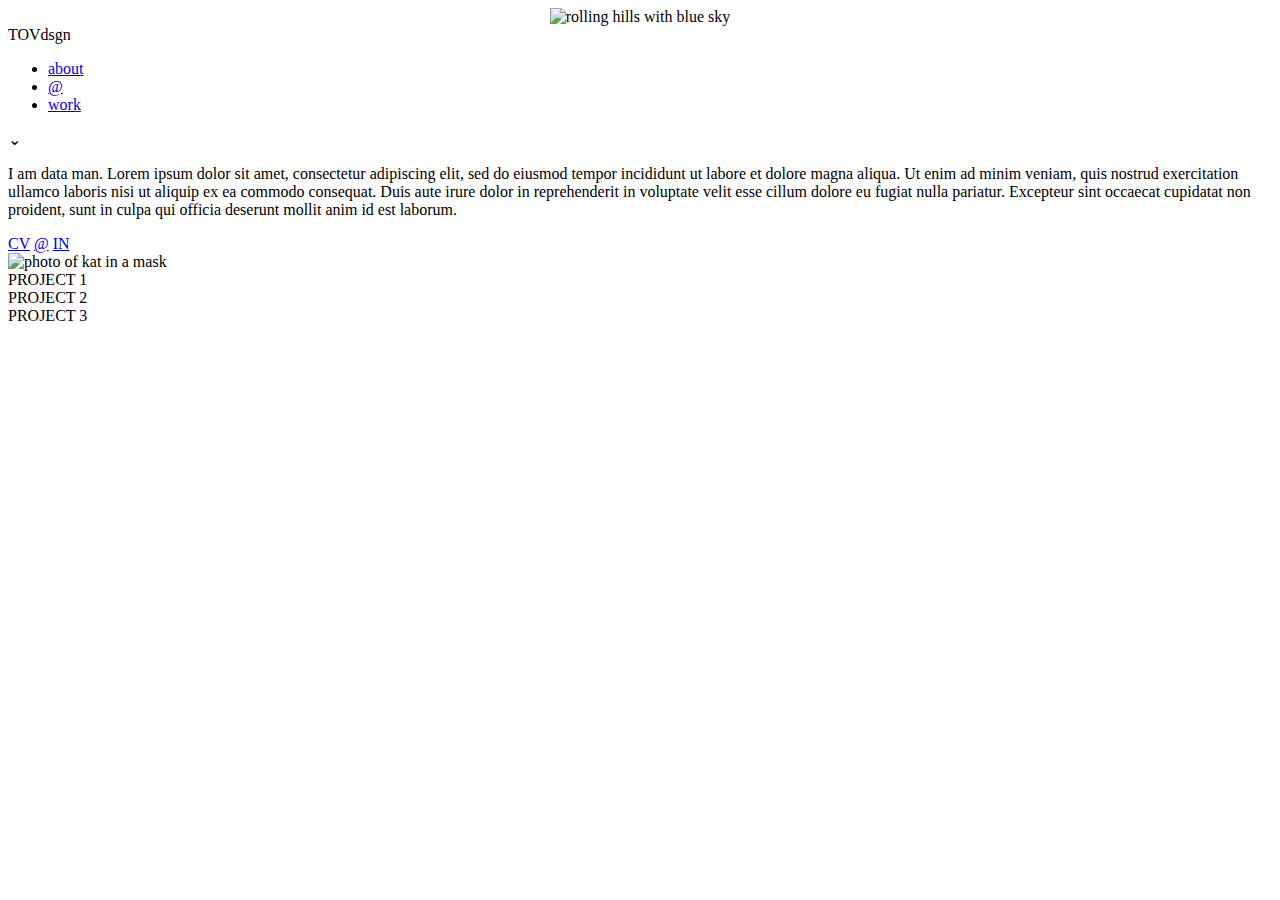
==== index.html @ 8cc09124 "update style sheets" ====
<!DOCTYPE html>
<html lang="en">
<head>
    <meta charset="utf-8">
    <meta name="viewport" content="width=device-width, initial-scale=1">
    <title>TOV</title>
    <link rel='stylesheet' media='screen and (min-width: 10px) and (max-width: 1330px)' href='mobile.css'>
    <link rel='stylesheet' media='screen and (min-width: 1331px) and (max-width: 3000px)' href="style.css">
    <!-- <link rel='stylesheet' href="style.css"> -->
</head>
<body>
<div class="wrapper">
    <div class="backpic" style="text-align: center;">
        <img class="city" src="hills.jpg" alt="rolling hills with blue sky">
    </div>
    <div class="name">
        TOVdsgn
    </div>
    <div class="menu">
        <ul>
            <li><a href="#bio">about</a></li>
            <li><a href="mailto:tov.dsgn.stdio@gmail.com">@</a></li>
            <li><a href="#work">work</a></li>
        </ul>
    </div>
    <div class="arrow">
        <a>&#8964</a>
    </div>
    <div class="bio" id="bio">
        <p>
            I am data man. Lorem ipsum dolor sit amet, consectetur adipiscing elit, sed do eiusmod tempor
            incididunt ut labore et dolore magna aliqua. Ut enim ad minim veniam, quis nostrud exercitation
            ullamco laboris nisi ut aliquip ex ea commodo consequat. Duis aute irure dolor in reprehenderit in
            voluptate velit esse cillum dolore eu fugiat nulla pariatur. Excepteur sint occaecat cupidatat non
            proident, sunt in culpa qui officia deserunt mollit anim id est laborum.
        </p>
    </div>
    <div class="links">
        <a id="sos" class="click" href="shaneCV.pdf">CV</a>
        <a id="sos" class="click" href="mailto:shanecorbett@gmail.com">@</a>
        <a id="sos" class="click" href="https://www.linkedin.com/in/shane-corbett-426699190/">IN</a>
    </div>
    <div class="biopic">
        <img id="circle" src="shane.jpg" alt="photo of kat in a mask">
    </div>
    <div class="worktext" id="work">
        <a id="text1" class="worktext">PROJECT 1</a><br />
        <a id="text2" class="worktext">PROJECT 2</a><br />
        <a id="text3" class="worktext">PROJECT 3</a>
    </div>
</div>
</body>
<footer>

</footer>
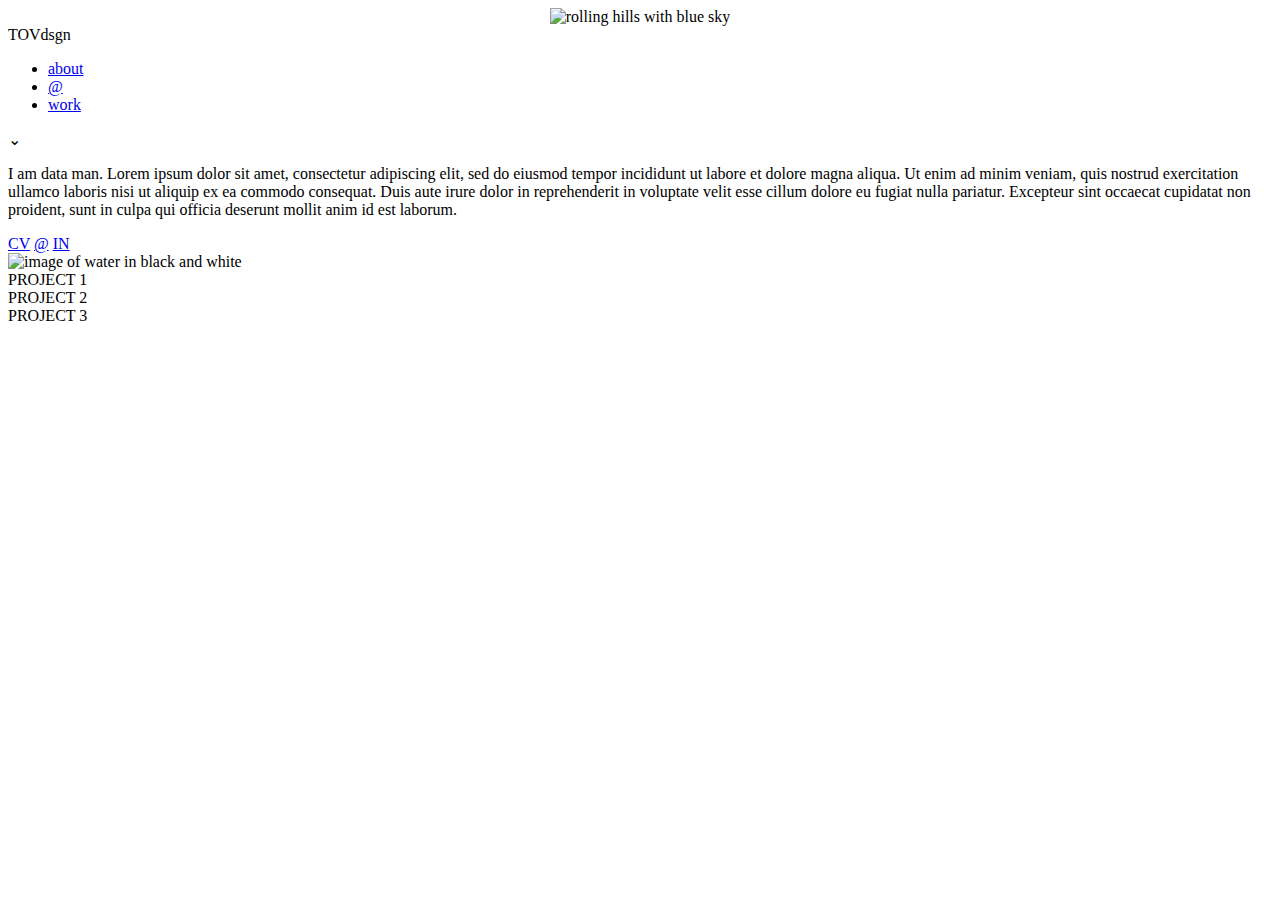
==== commit f35489d6: "update images" ====
--- a/index.html
+++ b/index.html
@@ -1,55 +1,55 @@
 <!DOCTYPE html>
-<html lang="en">
-<head>
-    <meta charset="utf-8">
-    <meta name="viewport" content="width=device-width, initial-scale=1">
-    <title>TOV</title>
-    <link rel='stylesheet' media='screen and (min-width: 10px) and (max-width: 1330px)' href='mobile.css'>
-    <link rel='stylesheet' media='screen and (min-width: 1331px) and (max-width: 3000px)' href="style.css">
-    <!-- <link rel='stylesheet' href="style.css"> -->
-</head>
-<body>
-<div class="wrapper">
-    <div class="backpic" style="text-align: center;">
-        <img class="city" src="hills.jpg" alt="rolling hills with blue sky">
-    </div>
-    <div class="name">
-        TOVdsgn
-    </div>
-    <div class="menu">
-        <ul>
-            <li><a href="#bio">about</a></li>
-            <li><a href="mailto:tov.dsgn.stdio@gmail.com">@</a></li>
-            <li><a href="#work">work</a></li>
-        </ul>
-    </div>
-    <div class="arrow">
-        <a>&#8964</a>
-    </div>
-    <div class="bio" id="bio">
-        <p>
-            I am data man. Lorem ipsum dolor sit amet, consectetur adipiscing elit, sed do eiusmod tempor
-            incididunt ut labore et dolore magna aliqua. Ut enim ad minim veniam, quis nostrud exercitation
-            ullamco laboris nisi ut aliquip ex ea commodo consequat. Duis aute irure dolor in reprehenderit in
-            voluptate velit esse cillum dolore eu fugiat nulla pariatur. Excepteur sint occaecat cupidatat non
-            proident, sunt in culpa qui officia deserunt mollit anim id est laborum.
-        </p>
-    </div>
-    <div class="links">
-        <a id="sos" class="click" href="shaneCV.pdf">CV</a>
-        <a id="sos" class="click" href="mailto:shanecorbett@gmail.com">@</a>
-        <a id="sos" class="click" href="https://www.linkedin.com/in/shane-corbett-426699190/">IN</a>
-    </div>
-    <div class="biopic">
-        <img id="circle" src="shane.jpg" alt="photo of kat in a mask">
-    </div>
-    <div class="worktext" id="work">
-        <a id="text1" class="worktext">PROJECT 1</a><br />
-        <a id="text2" class="worktext">PROJECT 2</a><br />
-        <a id="text3" class="worktext">PROJECT 3</a>
-    </div>
-</div>
-</body>
+<html>
+    <head>
+        <meta charset="utf-8">
+        <meta name="viewport" content="width=device-width, initial-scale=1">
+        <title>TOV</title>
+        <link rel='stylesheet' media='screen and (min-width: 10px) and (max-width: 1330px)' href='mobile.css'>
+        <link rel='stylesheet' media='screen and (min-width: 1331px) and (max-width: 3000px)' href="style.css">
+        <!-- <link rel='stylesheet' href="style.css"> -->
+    </head>
+    <body>
+        <div class="wrapper">
+            <div class="backpic" style="text-align: center;">
+                <img class="city" src="hills.jpg" alt="rolling hills with blue sky">
+            </div>
+            <div class="name">
+                TOVdsgn
+            </div>
+            <div class="menu">
+                <ul>
+                    <li><a href="#bio">about</a></li>
+                    <li><a href="mailto:tov.dsgn.stdio@gmail.com">@</a></li>
+                    <li><a href="#work">work</a></li>
+                </ul>
+            </div>
+            <div class="arrow">
+                <a>&#8964</a>
+            </div>
+            <div class="bio" id="bio">
+                <p>
+                    I am data man. Lorem ipsum dolor sit amet, consectetur adipiscing elit, sed do eiusmod tempor
+                    incididunt ut labore et dolore magna aliqua. Ut enim ad minim veniam, quis nostrud exercitation
+                    ullamco laboris nisi ut aliquip ex ea commodo consequat. Duis aute irure dolor in reprehenderit in
+                    voluptate velit esse cillum dolore eu fugiat nulla pariatur. Excepteur sint occaecat cupidatat non
+                    proident, sunt in culpa qui officia deserunt mollit anim id est laborum.
+                </p>
+            </div>
+            <div class="links">
+                <a id="sos" class="click" href="shaneCV.pdf">CV</a>
+                <a id="sos" class="click" href="mailto:shanecorbett@gmail.com">@</a>
+                <a id="sos" class="click" href="https://www.linkedin.com/in/shane-corbett-426699190/">IN</a>
+            </div>
+            <div class="biopic">
+                <img id="circle" src="water.jpg" alt="image of water in black and white">
+            </div>
+            <div class="worktext" id="work">
+                <a id="text1" class="worktext">PROJECT 1</a><br />
+                <a id="text2" class="worktext">PROJECT 2</a><br />
+                <a id="text3" class="worktext">PROJECT 3</a>
+            </div>
+        </div>
+    </body>
 <footer>
 
 </footer>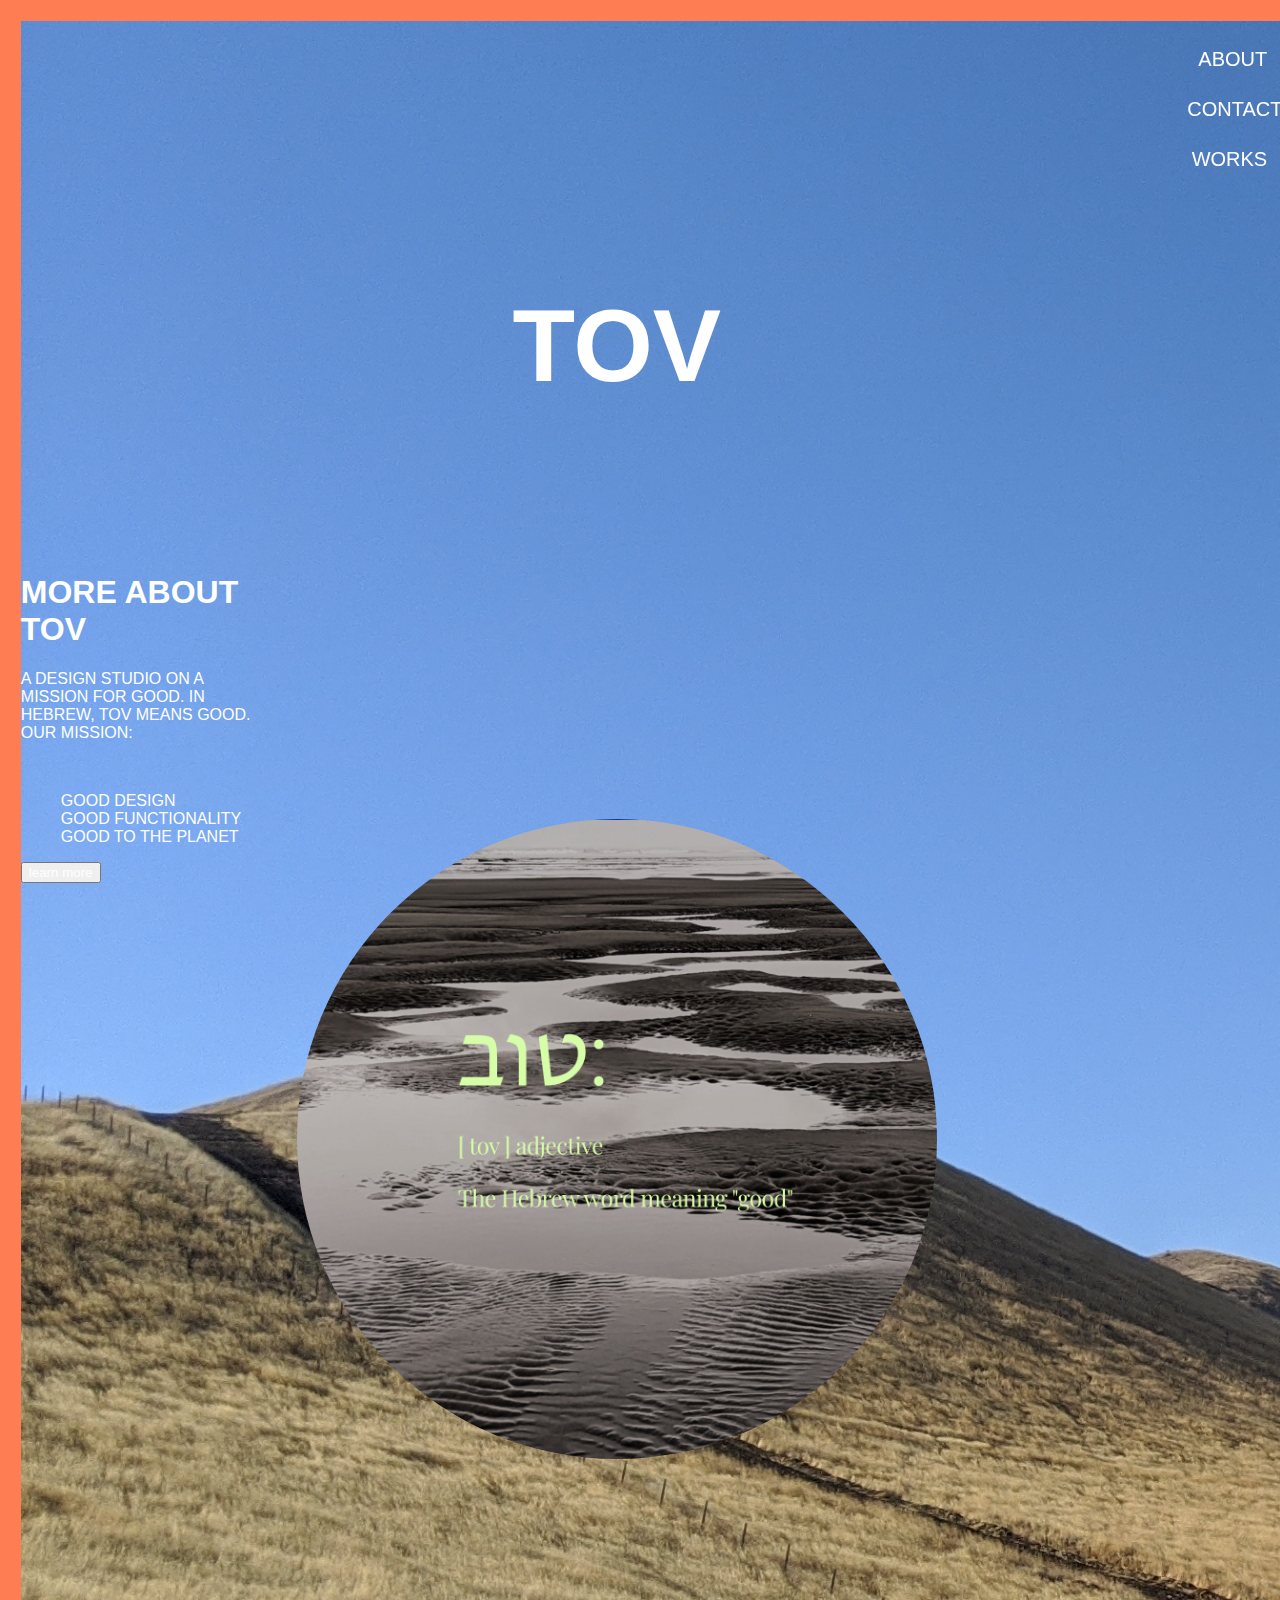
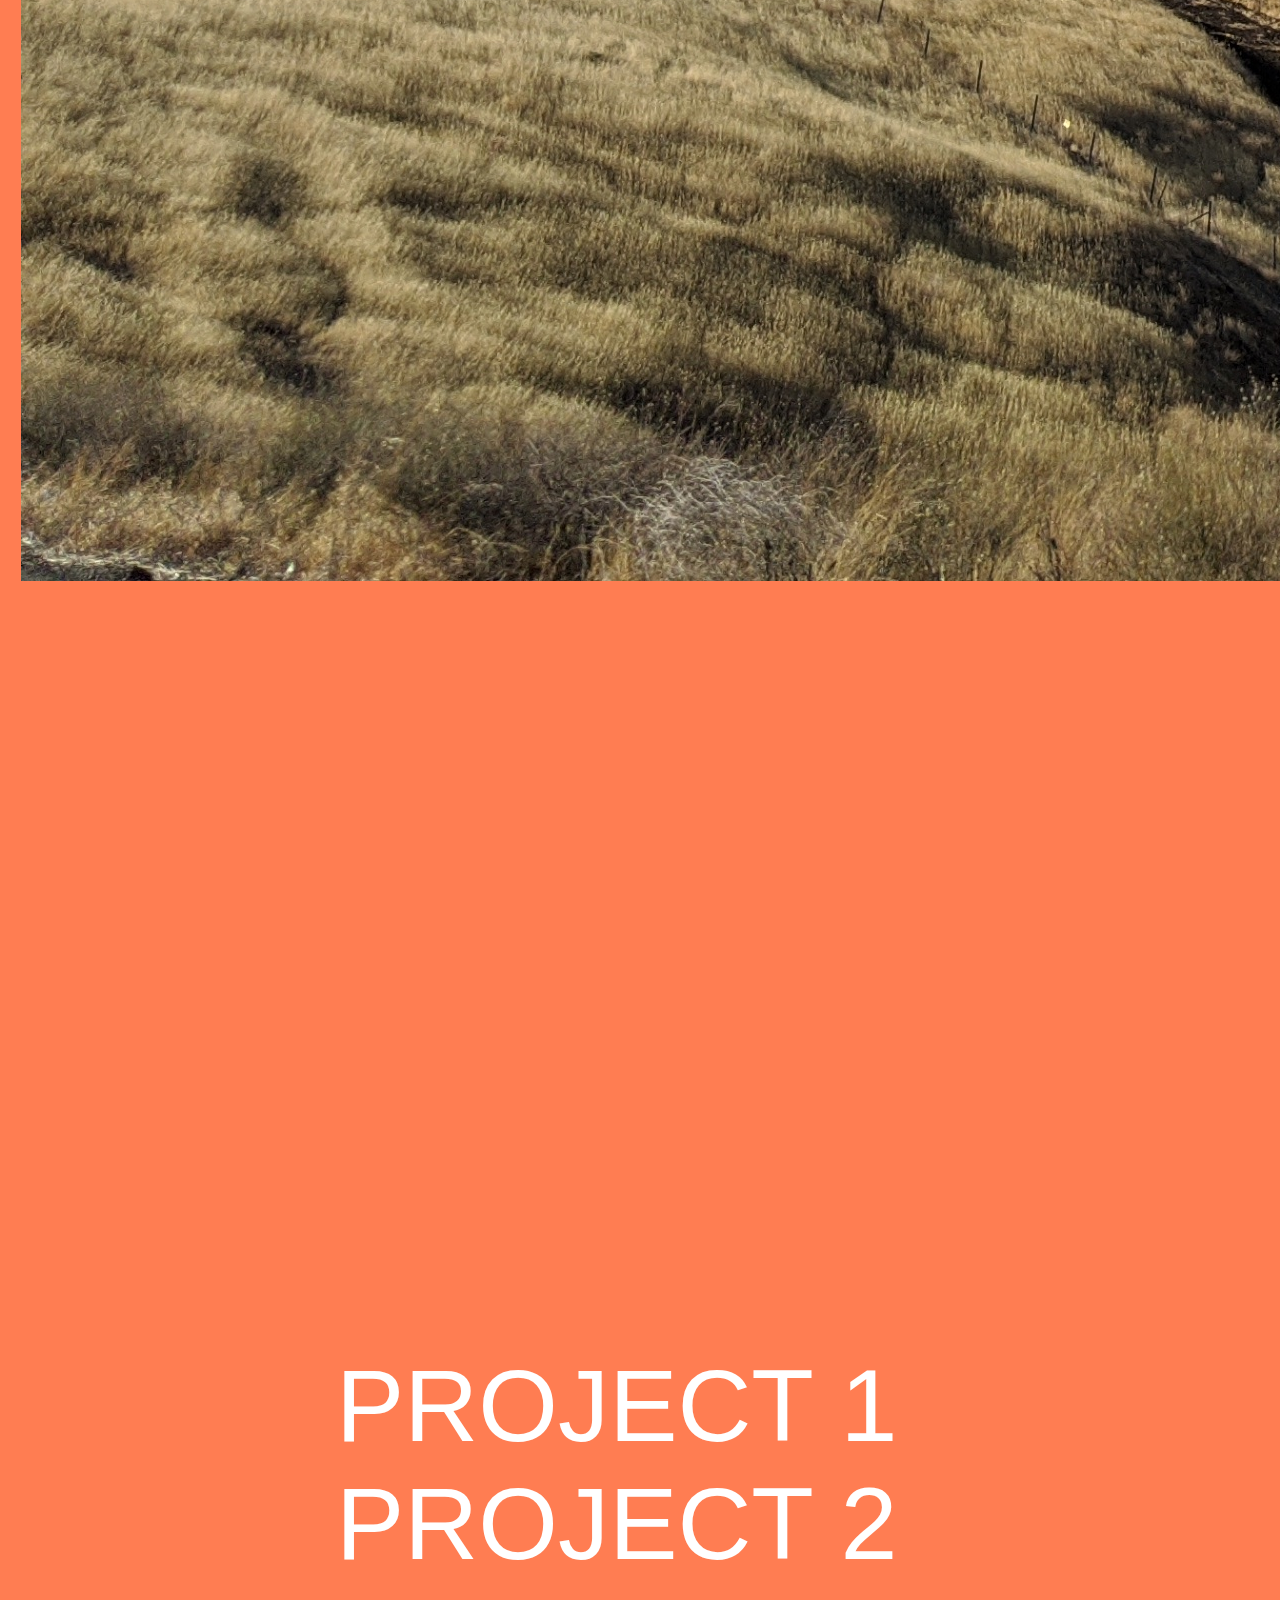
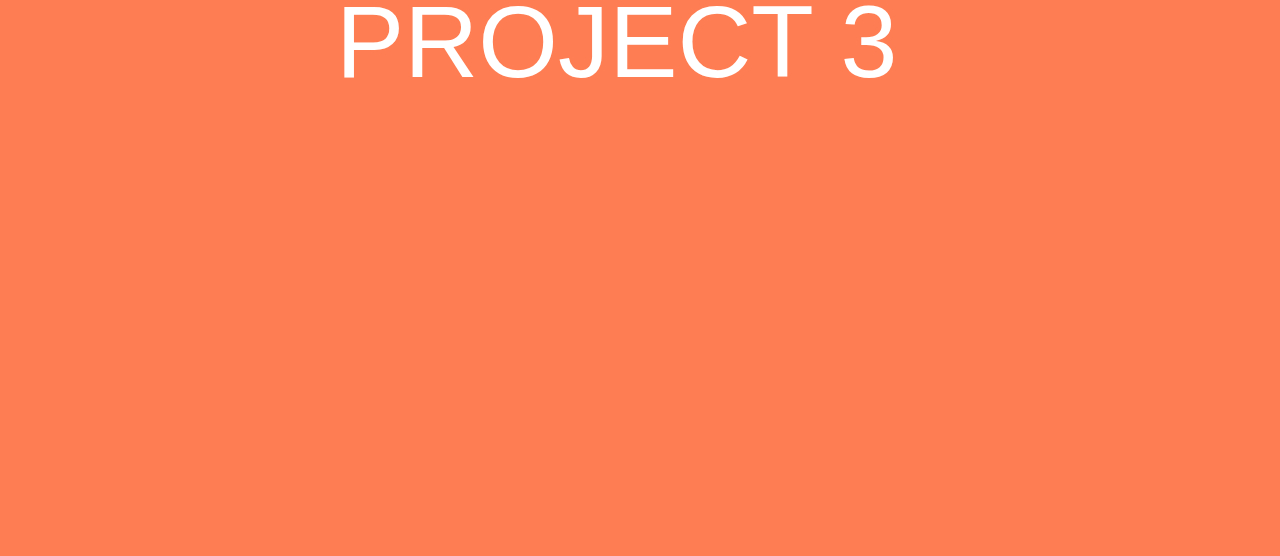
==== commit 7fee295d: "update images" ====
--- a/index.html
+++ b/index.html
@@ -11,37 +11,35 @@
     <body>
         <div class="wrapper">
             <div class="backpic" style="text-align: center;">
-                <img class="city" src="hills.jpg" alt="rolling hills with blue sky">
+                <img class="hills" src="hills.jpg" alt="rolling hills with blue sky">
             </div>
             <div class="name">
-                TOVdsgn
+                TOV
             </div>
             <div class="menu">
                 <ul>
                     <li><a href="#bio">about</a></li>
-                    <li><a href="mailto:tov.dsgn.stdio@gmail.com">@</a></li>
-                    <li><a href="#work">work</a></li>
+                    <li><a href="mailto:tov.dsgn.stdio@gmail.com">contact</a></li>
+                    <li><a href="#work">works</a></li>
                 </ul>
             </div>
-            <div class="arrow">
-                <a>&#8964</a>
-            </div>
-            <div class="bio" id="bio">
+            <div class="about" id="about">
+                <h1>
+                    More about TOV
+                </h1>
                 <p>
-                    I am data man. Lorem ipsum dolor sit amet, consectetur adipiscing elit, sed do eiusmod tempor
-                    incididunt ut labore et dolore magna aliqua. Ut enim ad minim veniam, quis nostrud exercitation
-                    ullamco laboris nisi ut aliquip ex ea commodo consequat. Duis aute irure dolor in reprehenderit in
-                    voluptate velit esse cillum dolore eu fugiat nulla pariatur. Excepteur sint occaecat cupidatat non
-                    proident, sunt in culpa qui officia deserunt mollit anim id est laborum.
-                </p>
-            </div>
-            <div class="links">
-                <a id="sos" class="click" href="shaneCV.pdf">CV</a>
-                <a id="sos" class="click" href="mailto:shanecorbett@gmail.com">@</a>
-                <a id="sos" class="click" href="https://www.linkedin.com/in/shane-corbett-426699190/">IN</a>
+                    A design studio on a mission for good. In Hebrew, tov means good. <br>
+                    Our mission:
+                </p><br>
+                    <ul>
+                        <li>good design</li>
+                        <li>good functionality</li>
+                        <li>good to the planet</li>
+                    </ul>
+                <button type="button">learn more</button>
             </div>
             <div class="biopic">
-                <img id="circle" src="water.jpg" alt="image of water in black and white">
+                <img id="circle" src="water.png" alt="image of water in black and white">
             </div>
             <div class="worktext" id="work">
                 <a id="text1" class="worktext">PROJECT 1</a><br />
--- a/mobile.css
+++ b/mobile.css
@@ -0,0 +1,143 @@
+.wrapper{
+    display: grid;
+    grid-template-columns: repeat(5, 18vw);
+    grid-template-rows: repeat(14, 20vw);
+    grid-column-gap: 10px;
+    grid-row-gap: 10px;
+}
+
+.backpic{
+    grid-column: 1/-1;
+    grid-row: 1/3;
+}
+
+img.city{
+    width: 90vw;
+    height: auto;
+    border-radius: 10px;
+}
+
+.name{
+    grid-column: 1/6;
+    grid-row: 2;
+    text-align: center;
+    color: white;
+    font-size: 8vw;
+    animation: fadein 5s;
+    font-weight: bold;
+}
+
+.menu{
+    position: fixed;
+    right: 1vw;
+    top: 2vh;
+    animation: 3s ease-out 0s 1 slideRight;
+}
+
+a{
+    text-decoration: none;
+}
+
+ul{
+    list-style: none;
+}
+
+.menu ul li{
+    width: 80px;
+    border: 1px ;
+    height: 50px;
+    line-height: 50px;
+    text-align: right;
+    font-size: 20px;
+}
+
+.menu ul li:hover{
+    color:#C43217;
+}
+
+.arrow{
+    position: fixed;
+    left: 3vw;
+    bottom: 10px;
+    font-size: 100px;
+    opacity: 60%;
+    animation: 4s ease-out 0s 1 slideDown;
+}
+
+.bio{
+    grid-column: 2/5;
+    grid-row: 8;
+    font-size: 2.5vw;
+    margin-top: 15 vh;
+}
+
+.biopic{
+    grid-column: 2/5;
+    grid-row: 4/5;
+    margin: 0 auto;
+    display: block;
+}
+
+img#circle{
+    border-radius: 50%;
+    max-width: 50vw;
+    max-height: auto;
+}
+
+.links{
+    grid-column: 2/5;
+    grid-row: 7;
+    text-align: center;
+}
+
+.click{
+    font-size: 9vw;
+    -webkit-text-stroke: 1px white;
+    -webkit-text-fill-color: transparent;
+    color: white;
+}
+
+.click:hover{
+    -webkit-text-fill-color: white;
+}
+
+.worktext{
+    grid-column: 2/5;
+    grid-row: 12;
+    text-align: center;
+    font-size: 8vw;
+}
+.worktext:hover{
+    font-size: 10vw;
+}
+body{
+    overflow-x: hidden;
+    background-color: #FF7D52;
+    font-family: Verdana, sans-serif, monospace;
+    text-transform: uppercase;
+    padding: 1%;
+    overflow-x: hidden;
+}
+@keyframes fadein {
+    from { opacity: 0; }
+    to   { opacity: 1; }    
+}
+@keyframes slideDown {
+    0% {
+      transform: translateY(-1000%);
+    }
+    100% {
+      transform: translateY(0);
+    }
+}
+@keyframes slideRight {
+    0% {
+      transform: translateX(100%);
+    }
+    100% {
+      transform: translateY(0);
+    }
+}
+*{
+    color: white;
+}--- a/style.css
+++ b/style.css
@@ -0,0 +1,163 @@
+.wrapper{
+    display: grid;
+    grid-template-columns: repeat(5, 20vw);
+    grid-template-rows: repeat(9, 20vw);
+    grid-column-gap: 10px;
+    grid-row-gap: 10px;
+}
+
+.backpic{
+    grid-column: 1/-1;
+    grid-row: 1/3;
+}
+
+img.hills{
+    margin-top: 15vh;
+    width: 90vw;
+    height: auto;
+    border-radius: 2000px;
+}
+
+.name{
+    grid-column: 1/6;
+    grid-row: 2;
+    text-align: center;
+    color: white;
+    font-size: 13vw;
+    animation: fadein 5s;
+    font-weight: bold;
+    padding-top: 11vh;
+}
+
+.menu{
+    position: fixed;
+    right: 10px;
+    top: 10px;
+    animation: 3s ease-out 0s 1 slideRight;
+}
+
+a{
+    text-decoration: none;
+}
+
+ul{
+    list-style: none;
+}
+
+.menu ul li{
+    width: 140px;
+    border: 1px ;
+    height: 50px;
+    line-height: 50px;
+    text-align: right;
+    font-size: 20px;
+    padding-right: 3vw;
+}
+
+.menu ul li:hover{
+    color:#C43217;
+}
+
+.about{
+    grid-column: 2/5;
+    grid-row: 5;
+    font-size: 2vw;
+    padding-left: 25vw;
+
+}
+button {
+    font-size: 2vw;
+    border-style: solid;
+    align-items: center;
+    box-sizing: border-box;
+    justify-content: center;
+    display: flex;
+    border-radius: 300px;
+    color: var(--primaryButtonTextColor);
+    background-color: var(--primaryButtonBackgroundColor);
+    border-color: var(--primaryButtonTextColor);
+}
+
+.biopic{
+    grid-column: 1;
+    grid-row: 5;
+    padding-top: 4vh;
+    padding-left: 4vw;
+    padding-right: 4vw;
+}
+
+img#circle{
+    grid-column: 2;
+    border-radius: 50%;
+    width: 40vw;
+    height: 40vw;
+}
+
+.links{
+    grid-column: 2/5;
+    grid-row: 5;
+    padding-left: 25vw;
+}
+
+.click{
+    font-size: 6vw;
+    -webkit-text-stroke: 1px white;
+    -webkit-text-fill-color: transparent;
+    padding: 3%;
+    transition: transform 500ms;
+    color: white;
+}
+
+.click:hover{
+    -webkit-text-fill-color: white;
+}
+
+.worktext{
+    grid-column: 2/5;
+    grid-row: 8;
+    text-align: center;
+    font-size: 75px;
+}
+
+.worktext:hover{
+    font-size: 100px;
+}
+
+body{
+    overflow-x: hidden;
+    background-color: #0A369D;
+    font-family: Verdana, sans-serif, monospace;
+    text-transform: uppercase;
+    padding: 0%;
+}
+
+@keyframes fadein {
+    from { opacity: 0; }
+    to   { opacity: 1; }    
+}
+
+@keyframes slideDown {
+    0% {
+      transform: translateY(-1000%);
+    }
+    100% {
+      transform: translateY(0);
+    }
+}
+
+@keyframes slideRight {
+    0% {
+      transform: translateX(100%);
+    }
+    100% {
+      transform: translateY(0);
+    }
+}
+
+*{
+    color: white;
+}
+
+.about ul {
+    list-style: circle;
+}--- a/style.css
+++ b/style.css
@@ -0,0 +1,163 @@
+.wrapper{
+    display: grid;
+    grid-template-columns: repeat(5, 20vw);
+    grid-template-rows: repeat(9, 20vw);
+    grid-column-gap: 10px;
+    grid-row-gap: 10px;
+}
+
+.backpic{
+    grid-column: 1/-1;
+    grid-row: 1/3;
+}
+
+img.hills{
+    margin-top: 15vh;
+    width: 90vw;
+    height: auto;
+    border-radius: 2000px;
+}
+
+.name{
+    grid-column: 1/6;
+    grid-row: 2;
+    text-align: center;
+    color: white;
+    font-size: 13vw;
+    animation: fadein 5s;
+    font-weight: bold;
+    padding-top: 11vh;
+}
+
+.menu{
+    position: fixed;
+    right: 10px;
+    top: 10px;
+    animation: 3s ease-out 0s 1 slideRight;
+}
+
+a{
+    text-decoration: none;
+}
+
+ul{
+    list-style: none;
+}
+
+.menu ul li{
+    width: 140px;
+    border: 1px ;
+    height: 50px;
+    line-height: 50px;
+    text-align: right;
+    font-size: 20px;
+    padding-right: 3vw;
+}
+
+.menu ul li:hover{
+    color:#C43217;
+}
+
+.about{
+    grid-column: 2/5;
+    grid-row: 5;
+    font-size: 2vw;
+    padding-left: 25vw;
+
+}
+button {
+    font-size: 2vw;
+    border-style: solid;
+    align-items: center;
+    box-sizing: border-box;
+    justify-content: center;
+    display: flex;
+    border-radius: 300px;
+    color: var(--primaryButtonTextColor);
+    background-color: var(--primaryButtonBackgroundColor);
+    border-color: var(--primaryButtonTextColor);
+}
+
+.biopic{
+    grid-column: 1;
+    grid-row: 5;
+    padding-top: 4vh;
+    padding-left: 4vw;
+    padding-right: 4vw;
+}
+
+img#circle{
+    grid-column: 2;
+    border-radius: 50%;
+    width: 40vw;
+    height: 40vw;
+}
+
+.links{
+    grid-column: 2/5;
+    grid-row: 5;
+    padding-left: 25vw;
+}
+
+.click{
+    font-size: 6vw;
+    -webkit-text-stroke: 1px white;
+    -webkit-text-fill-color: transparent;
+    padding: 3%;
+    transition: transform 500ms;
+    color: white;
+}
+
+.click:hover{
+    -webkit-text-fill-color: white;
+}
+
+.worktext{
+    grid-column: 2/5;
+    grid-row: 8;
+    text-align: center;
+    font-size: 75px;
+}
+
+.worktext:hover{
+    font-size: 100px;
+}
+
+body{
+    overflow-x: hidden;
+    background-color: #0A369D;
+    font-family: Verdana, sans-serif, monospace;
+    text-transform: uppercase;
+    padding: 0%;
+}
+
+@keyframes fadein {
+    from { opacity: 0; }
+    to   { opacity: 1; }    
+}
+
+@keyframes slideDown {
+    0% {
+      transform: translateY(-1000%);
+    }
+    100% {
+      transform: translateY(0);
+    }
+}
+
+@keyframes slideRight {
+    0% {
+      transform: translateX(100%);
+    }
+    100% {
+      transform: translateY(0);
+    }
+}
+
+*{
+    color: white;
+}
+
+.about ul {
+    list-style: circle;
+}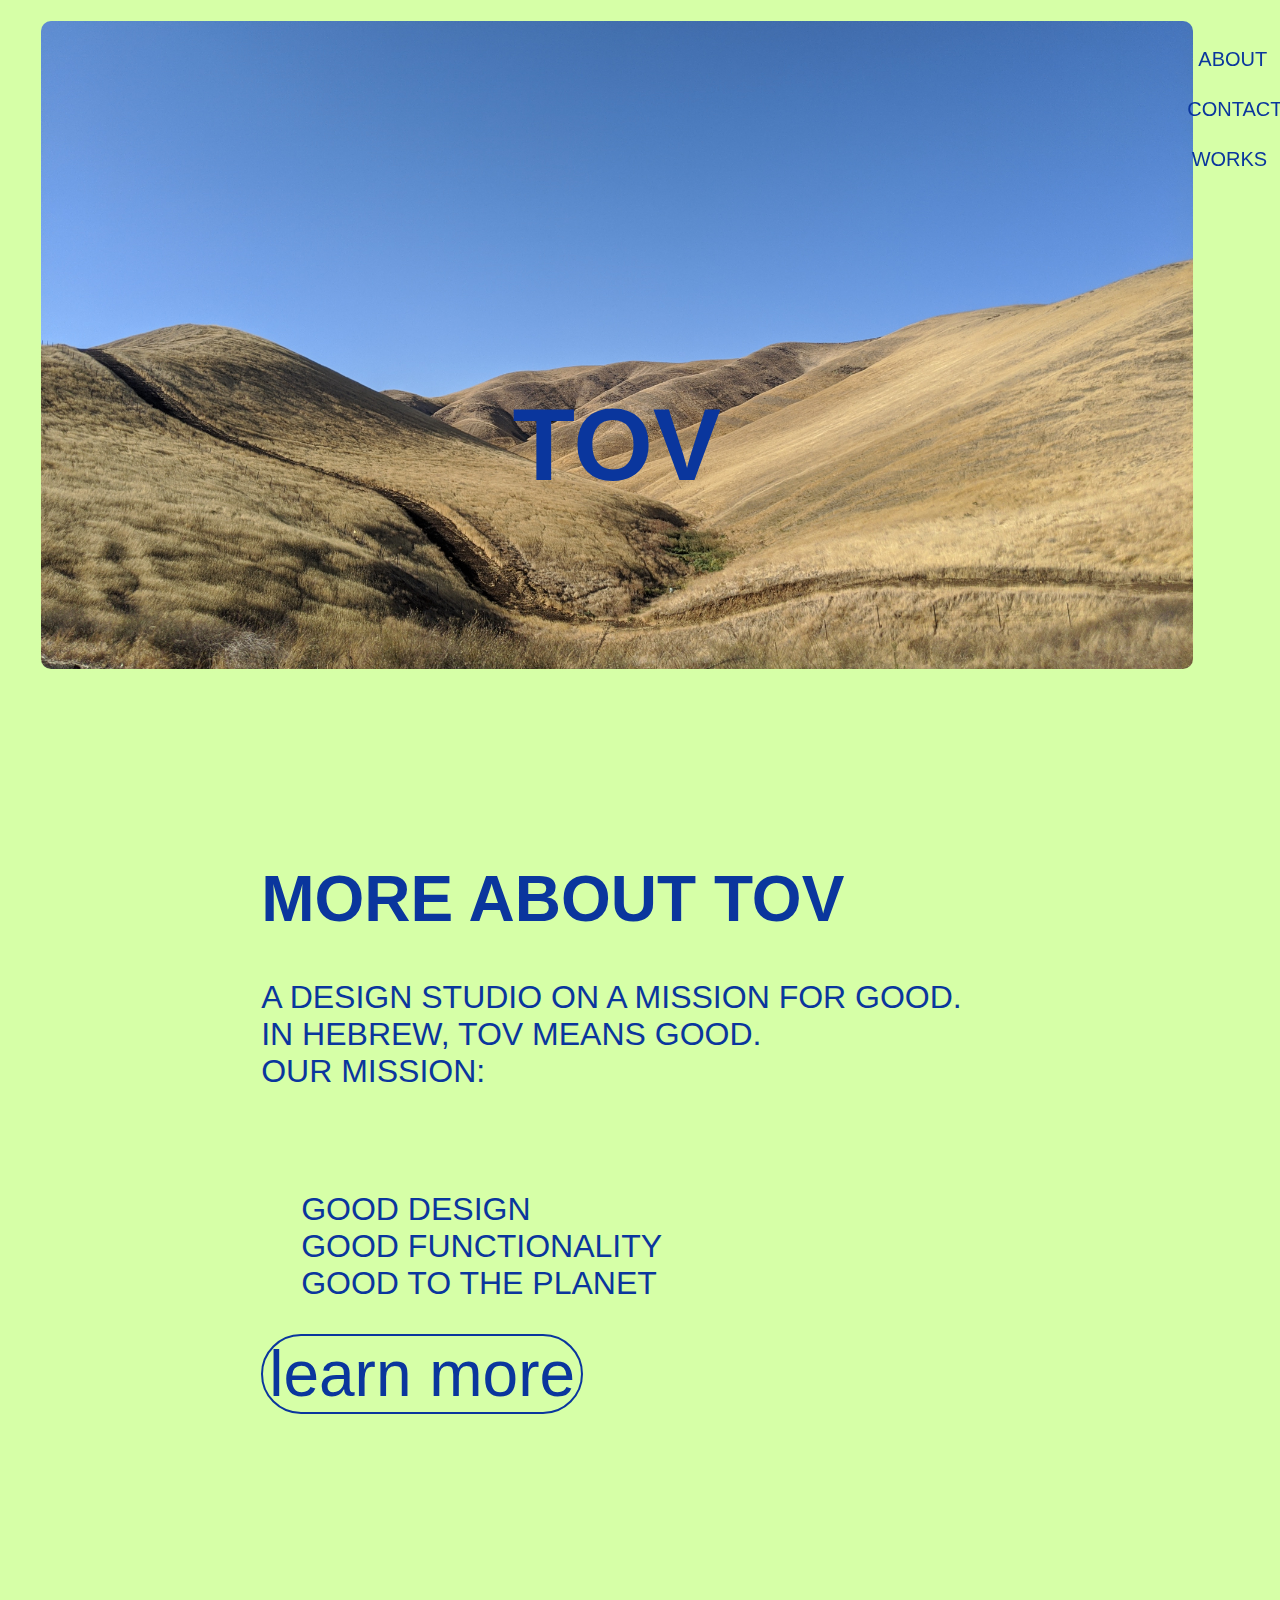
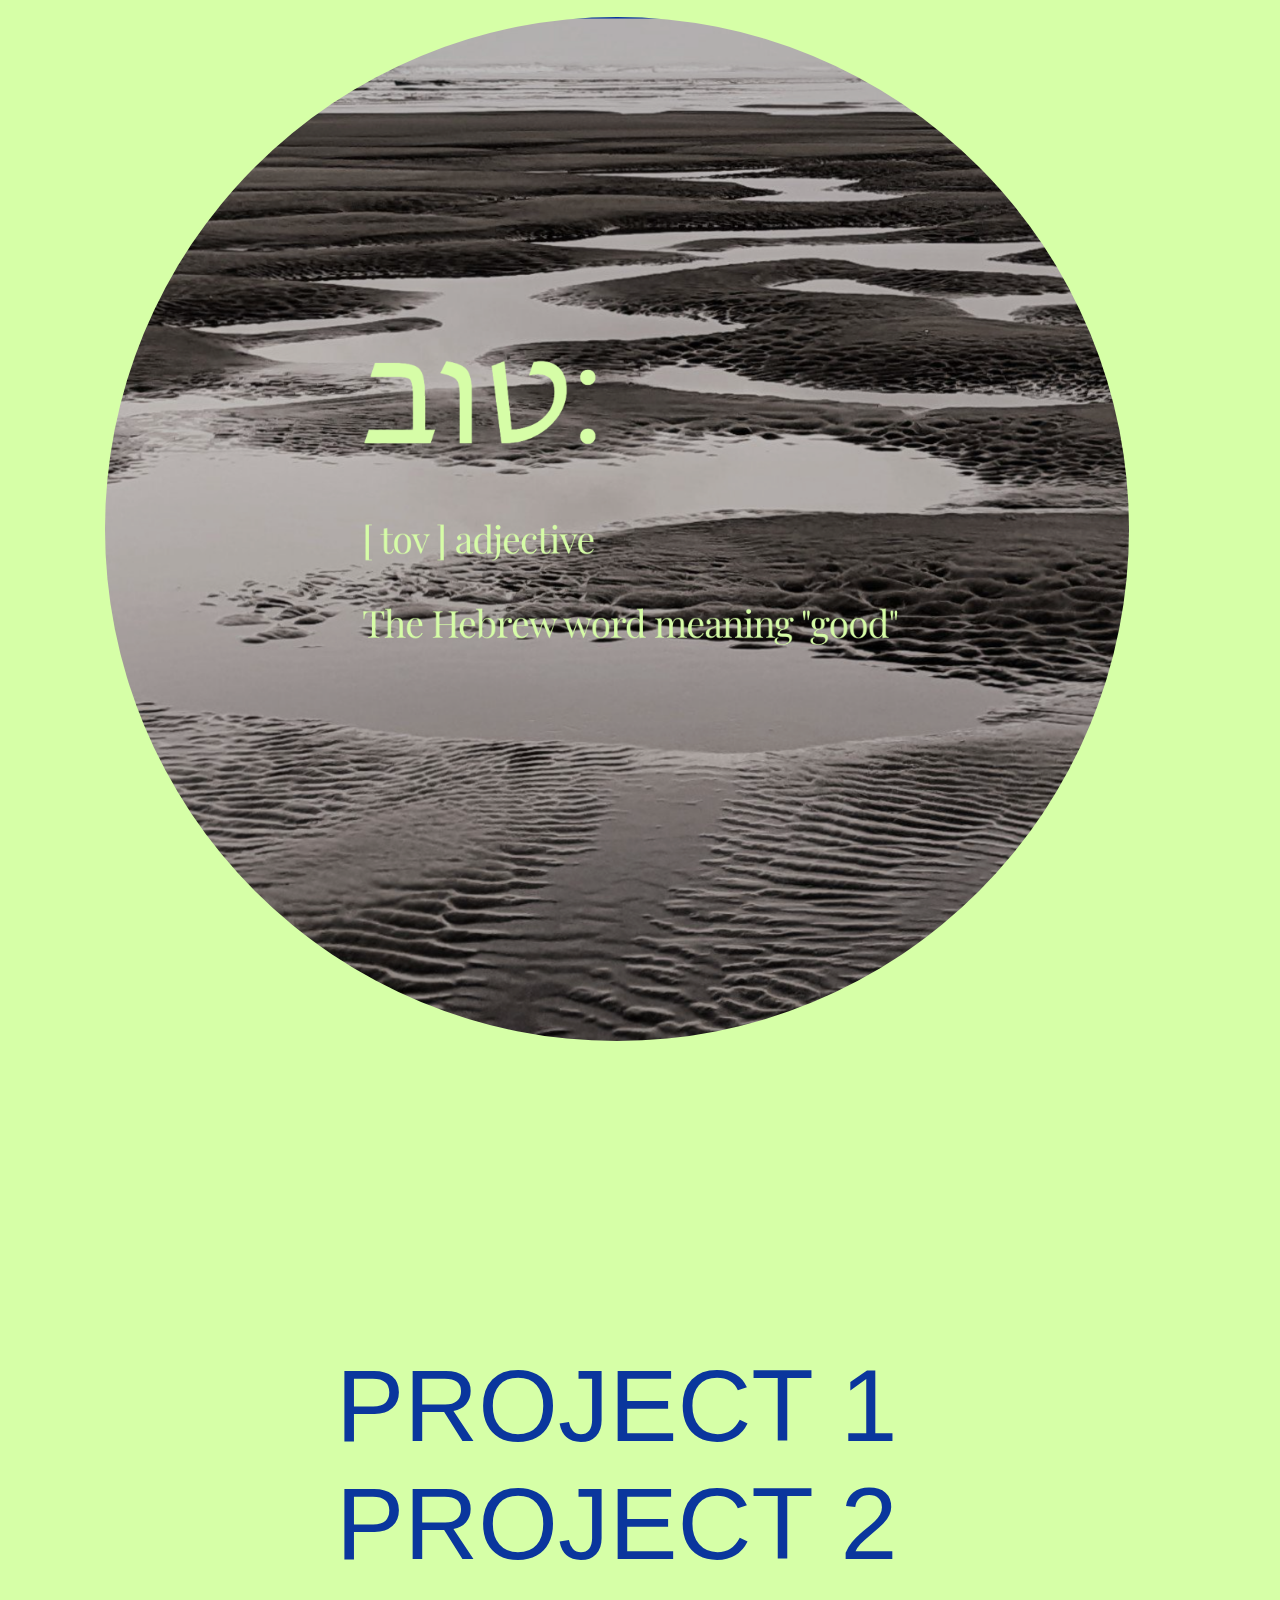
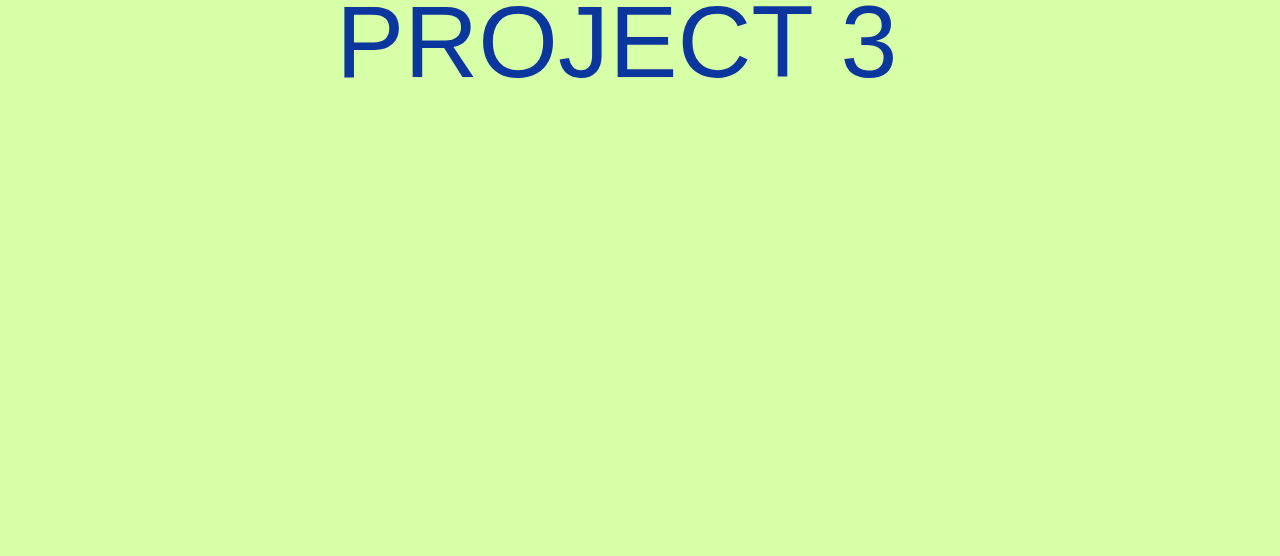
==== commit be578d2c: "update images" ====
--- a/index.html
+++ b/index.html
@@ -36,7 +36,10 @@
                         <li>good functionality</li>
                         <li>good to the planet</li>
                     </ul>
-                <button type="button">learn more</button>
+                <a href="about.html">
+                    <button type="button">learn more</button>
+
+                </a>
             </div>
             <div class="biopic">
                 <img id="circle" src="water.png" alt="image of water in black and white">
--- a/mobile.css
+++ b/mobile.css
@@ -7,11 +7,10 @@
 }
 
 .backpic{
-    grid-column: 1/-1;
-    grid-row: 1/3;
+    grid-column: 1/6;
 }
 
-img.city{
+img.hills{
     width: 90vw;
     height: auto;
     border-radius: 10px;
@@ -21,10 +20,11 @@
     grid-column: 1/6;
     grid-row: 2;
     text-align: center;
-    color: white;
+    color: #0A369D;
     font-size: 8vw;
     animation: fadein 5s;
     font-weight: bold;
+    padding-top: 11vh;
 }
 
 .menu{
@@ -54,33 +54,35 @@
 .menu ul li:hover{
     color:#C43217;
 }
-
-.arrow{
-    position: fixed;
-    left: 3vw;
-    bottom: 10px;
-    font-size: 100px;
-    opacity: 60%;
-    animation: 4s ease-out 0s 1 slideDown;
-}
-
-.bio{
+.about{
     grid-column: 2/5;
-    grid-row: 8;
+    grid-row: 4;
     font-size: 2.5vw;
     margin-top: 15 vh;
+    color: #0A369D;
 }
-
+button {
+    font-size: 5vw;
+    border-style: solid;
+    align-items: center;
+    box-sizing: border-box;
+    justify-content: center;
+    display: flex;
+    border-radius: 300px;
+    color: var(--primaryButtonTextColor);
+    background-color: var(--primaryButtonBackgroundColor);
+    border-color: var(--primaryButtonTextColor);
+}
 .biopic{
-    grid-column: 2/5;
-    grid-row: 4/5;
+    grid-column: 1/6;
+    grid-row: 7/8;
     margin: 0 auto;
     display: block;
 }
 
 img#circle{
     border-radius: 50%;
-    max-width: 50vw;
+    max-width: 80vw;
     max-height: auto;
 }
 
@@ -112,7 +114,7 @@
 }
 body{
     overflow-x: hidden;
-    background-color: #FF7D52;
+    background-color: #D6FFA7;
     font-family: Verdana, sans-serif, monospace;
     text-transform: uppercase;
     padding: 1%;
@@ -139,5 +141,5 @@
     }
 }
 *{
-    color: white;
+    color: #0A369D;
 }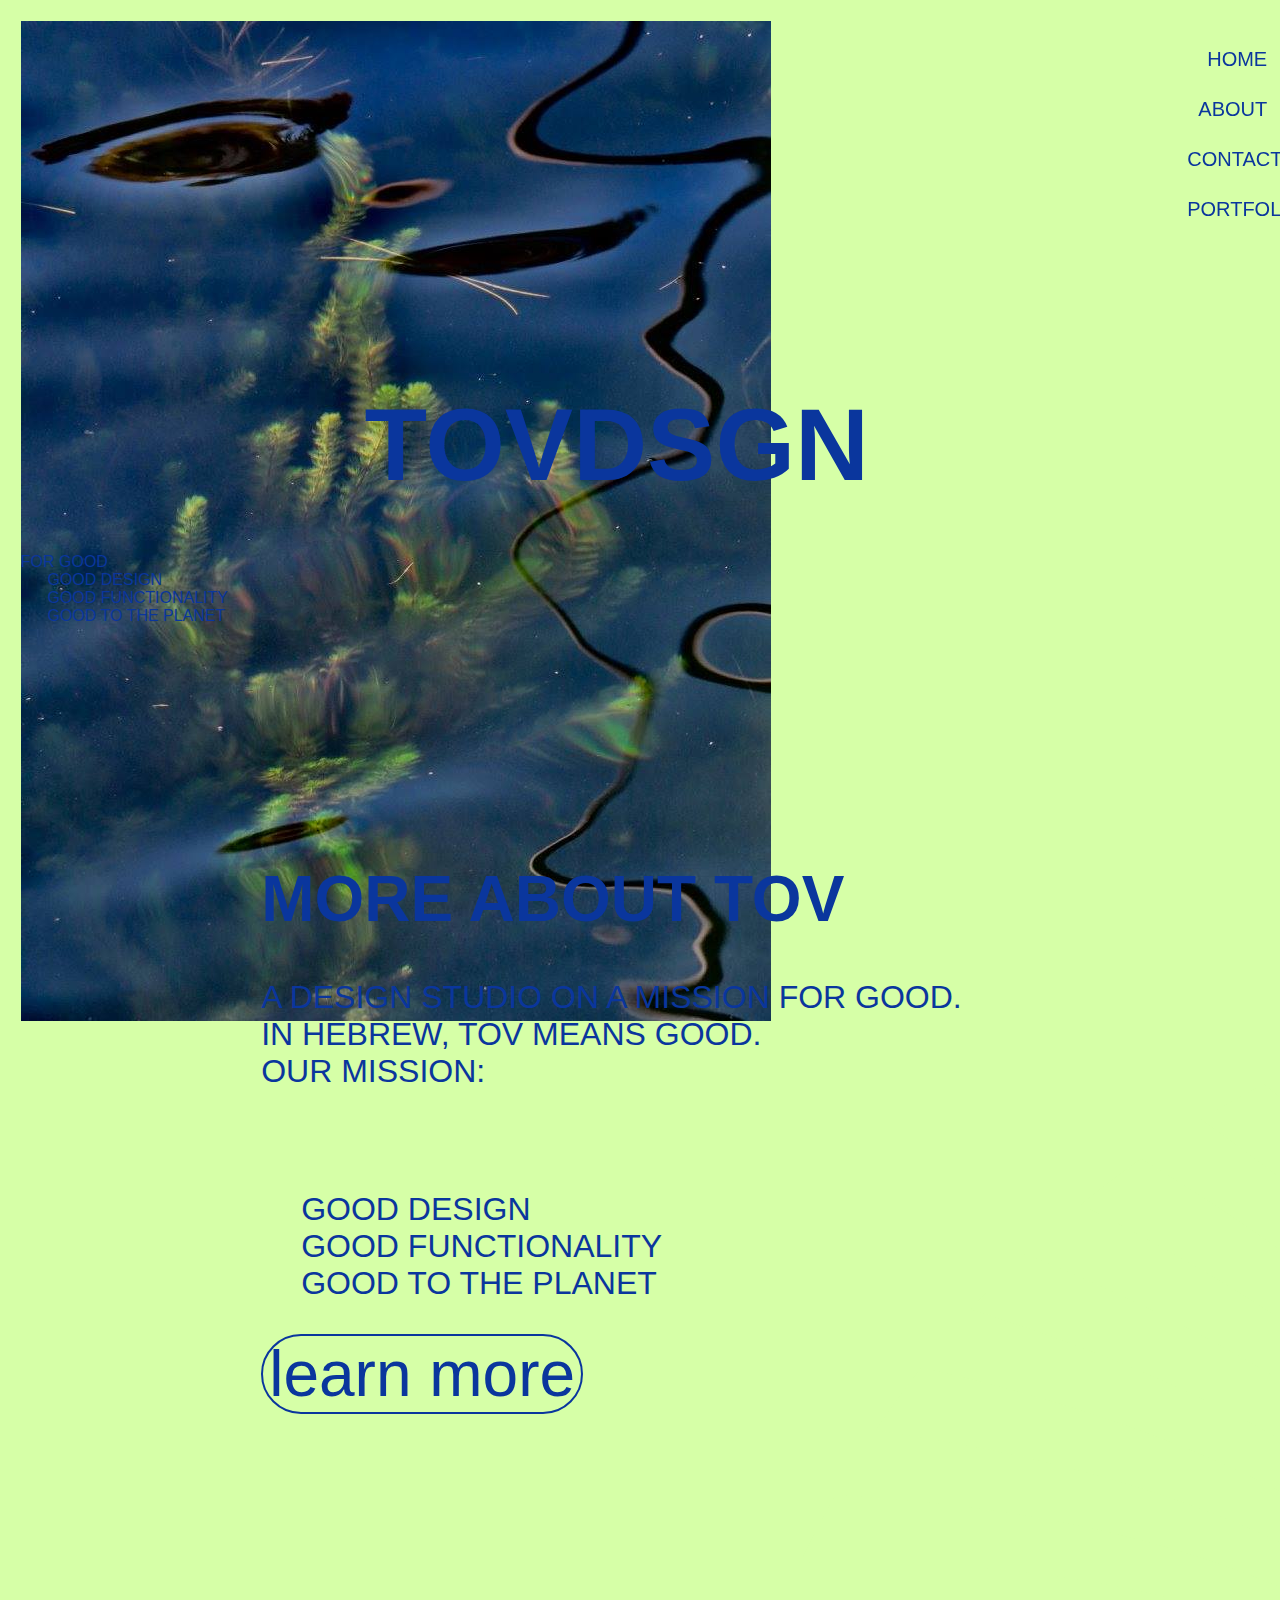
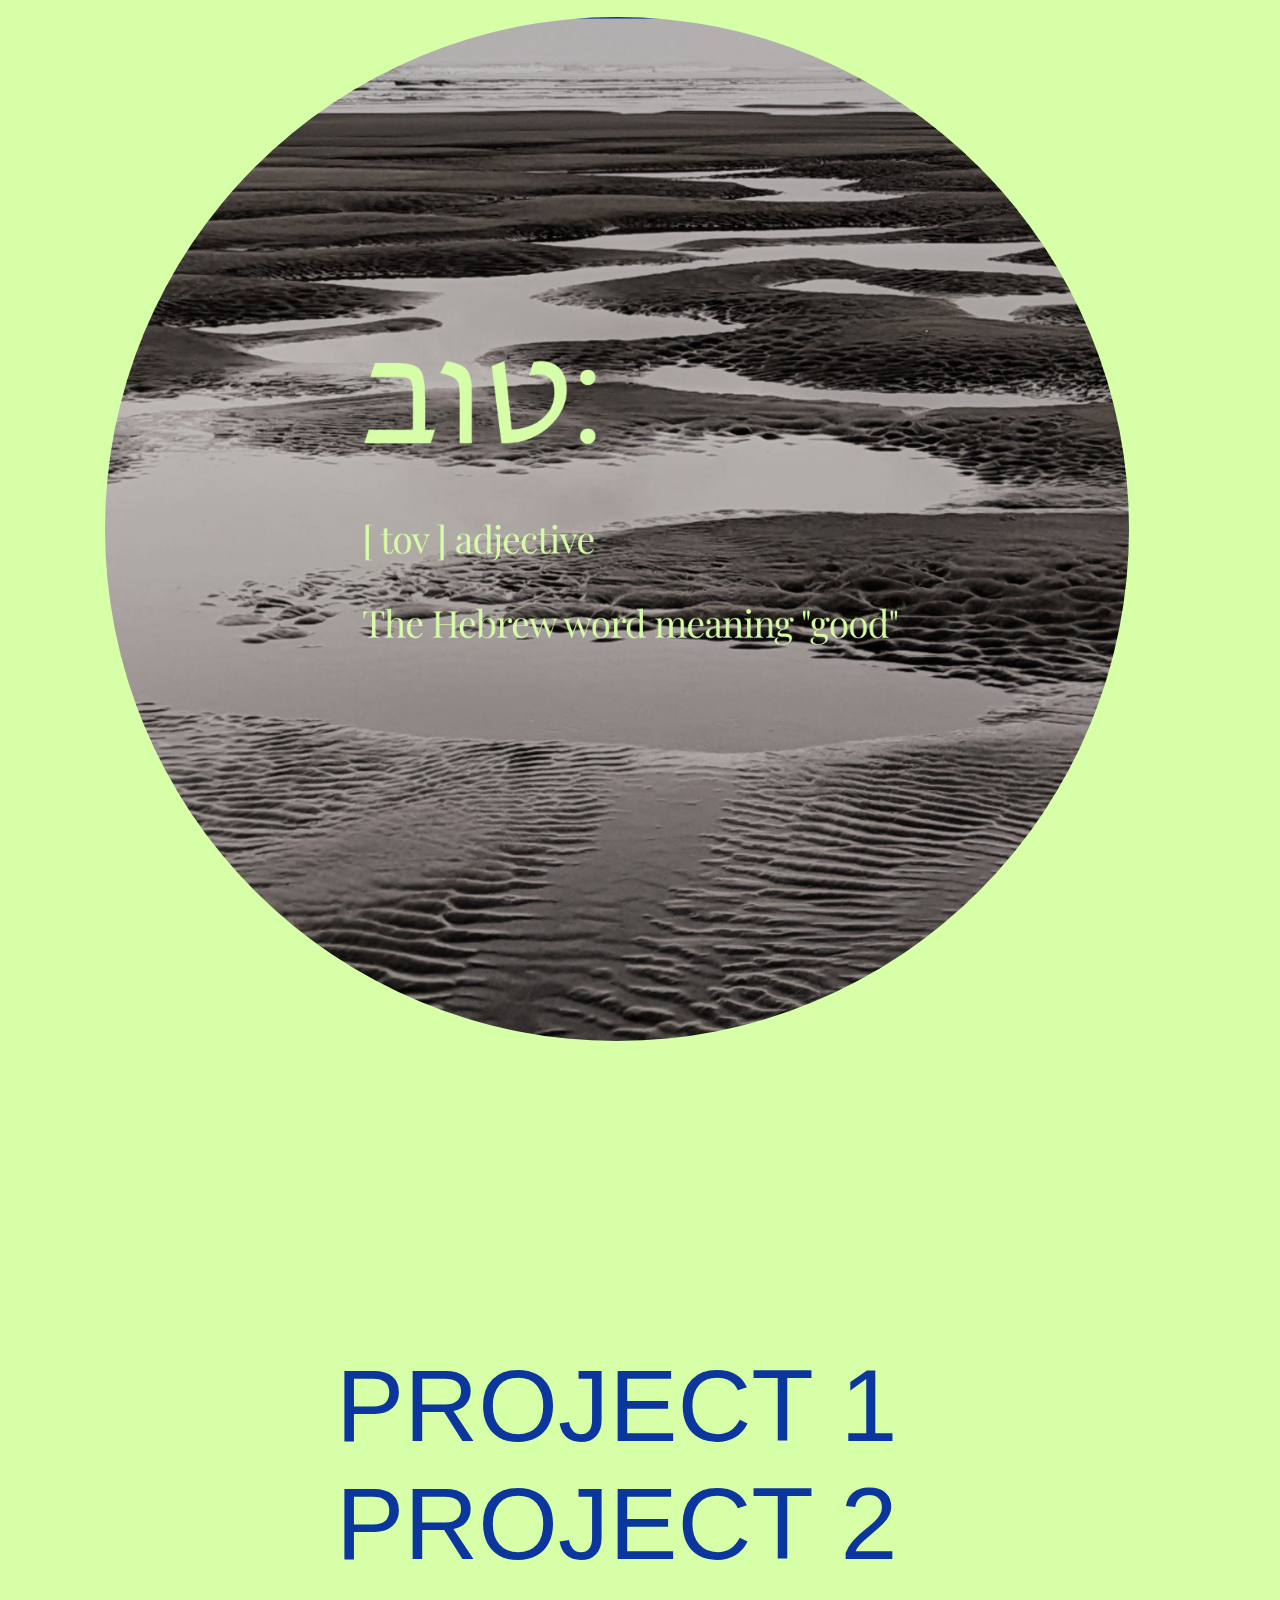
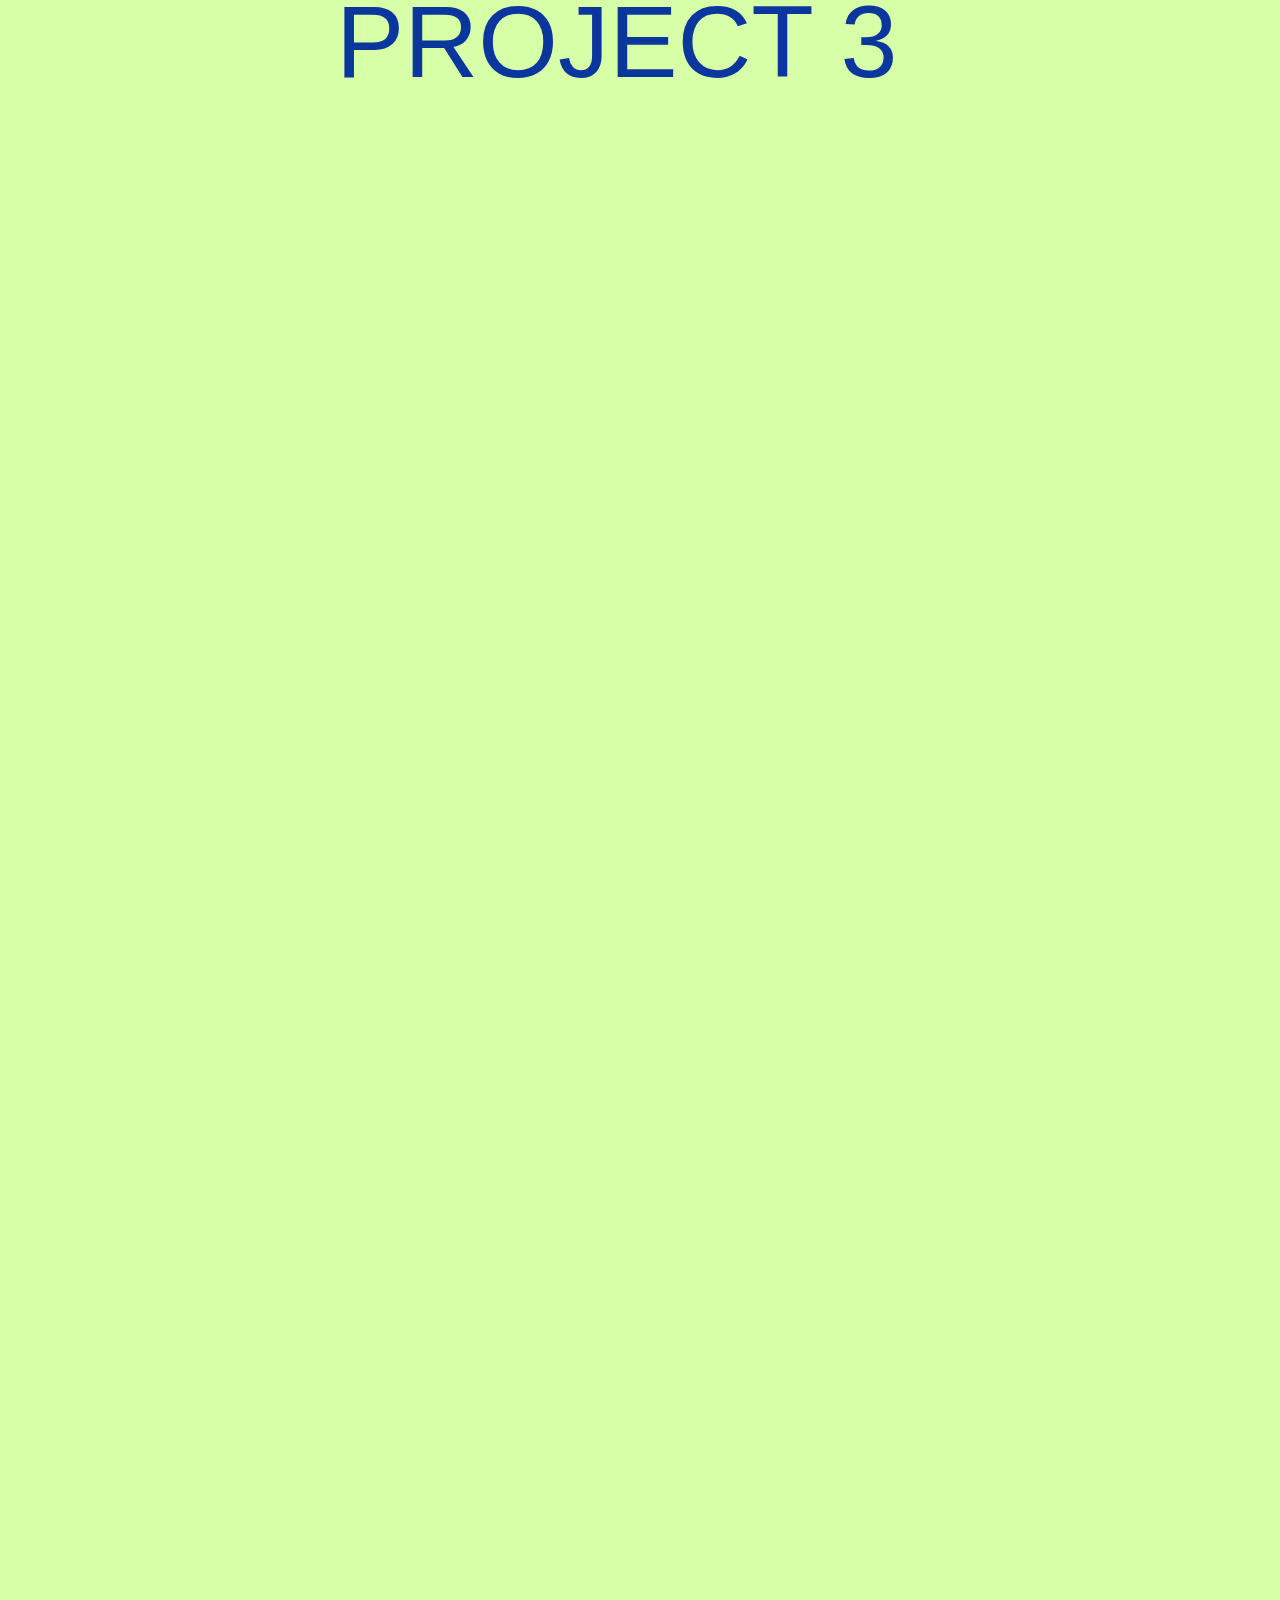
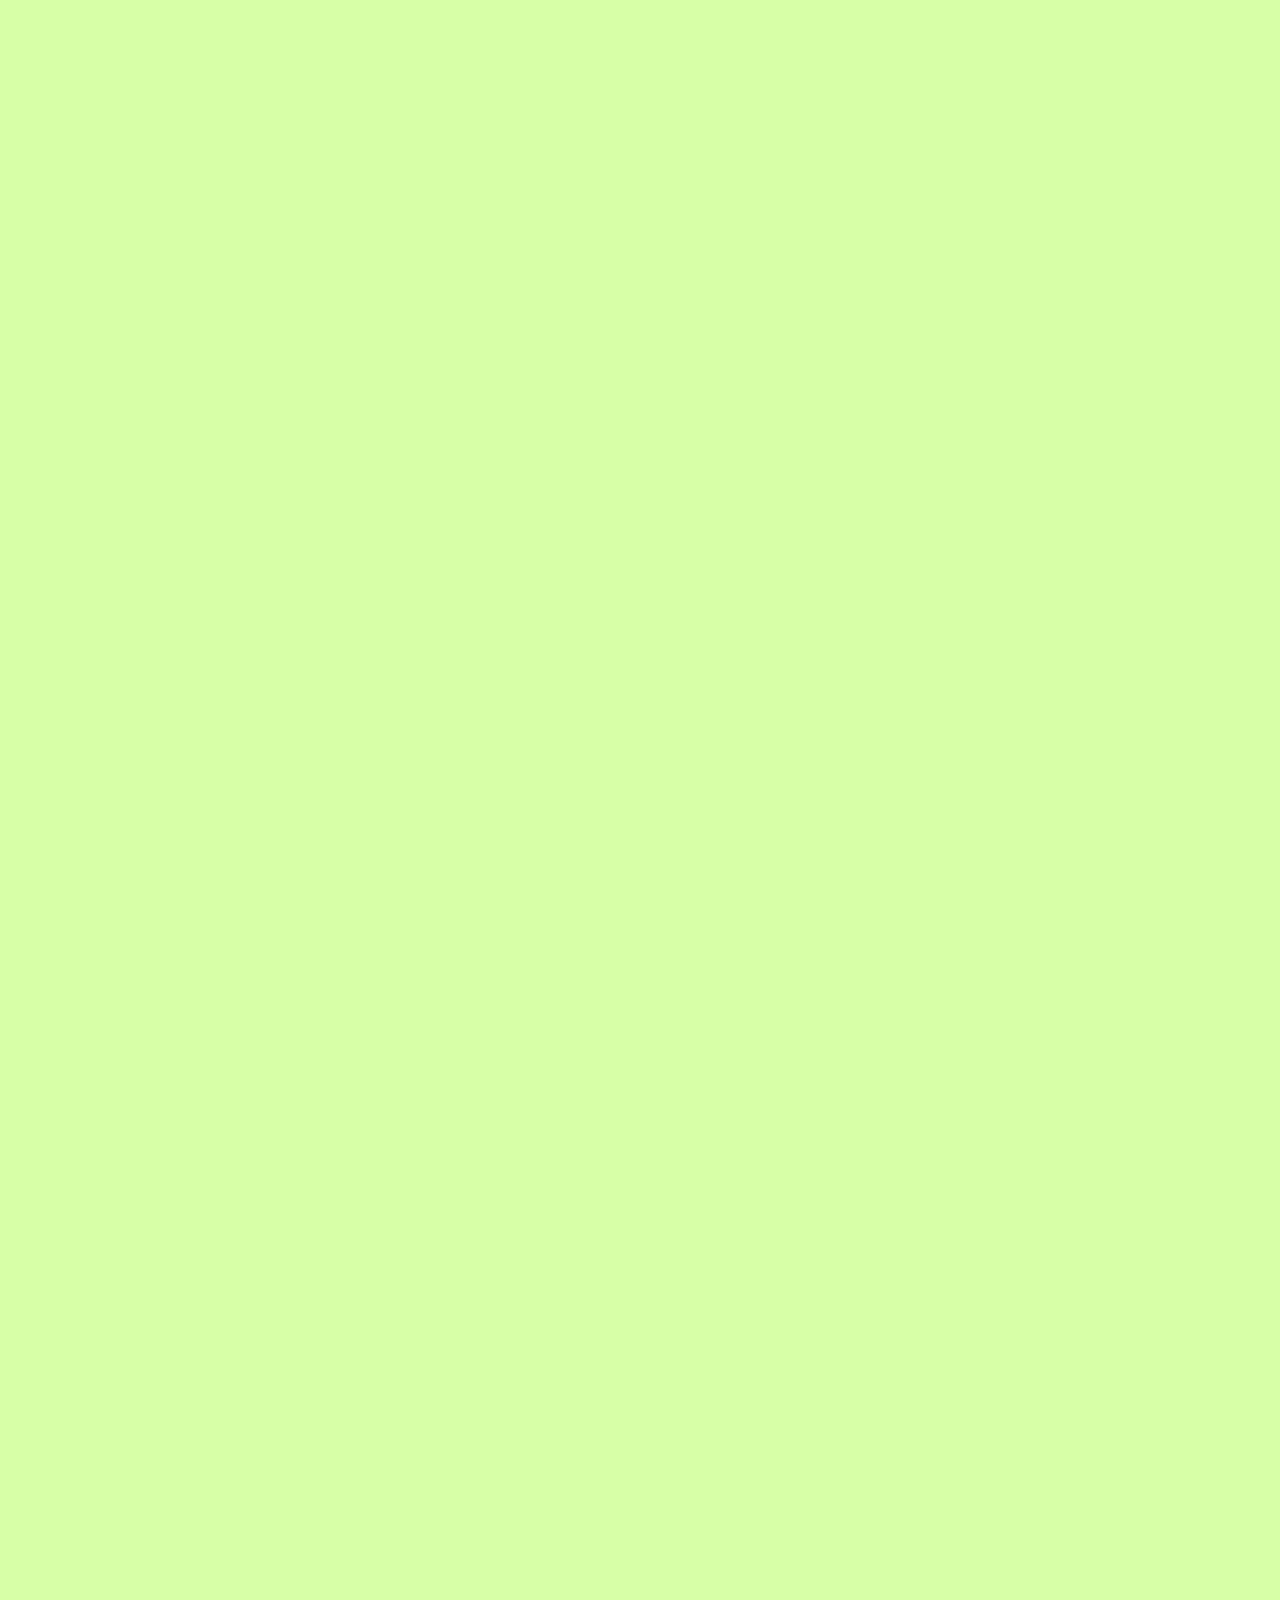
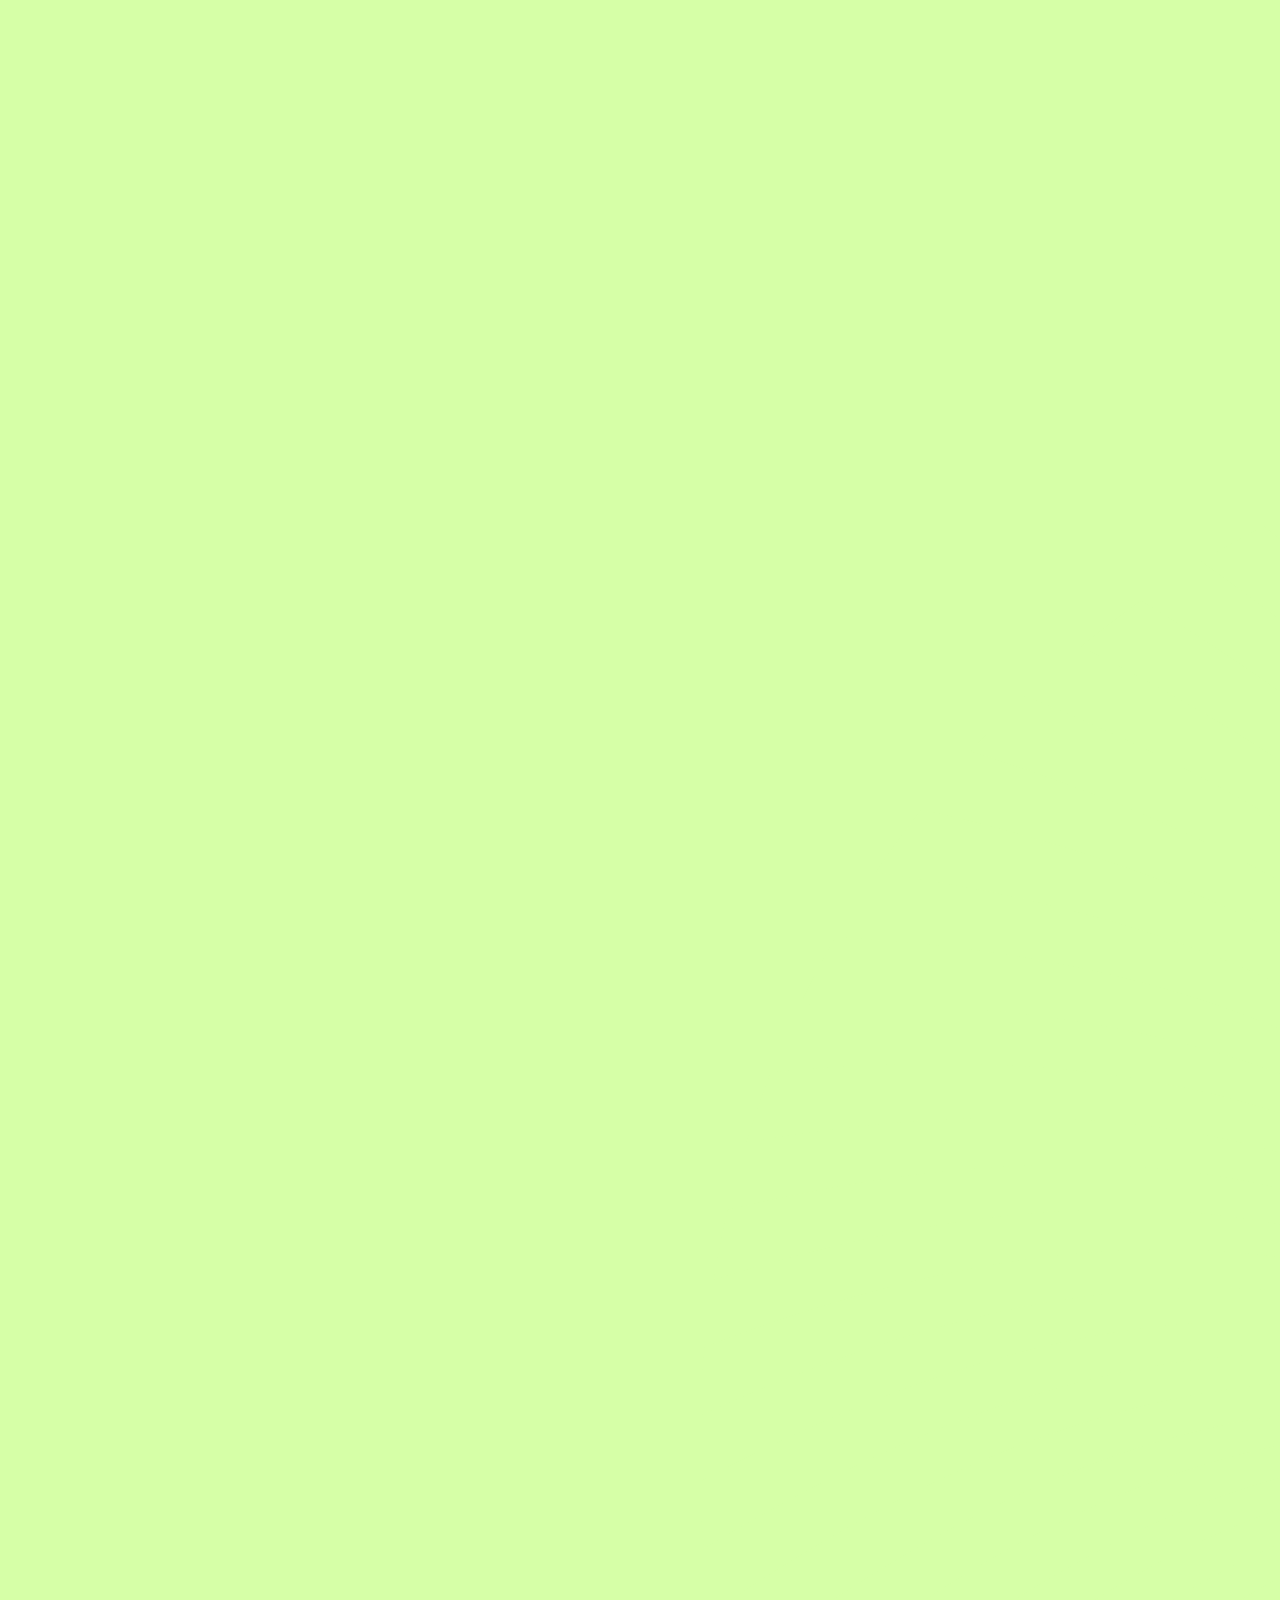
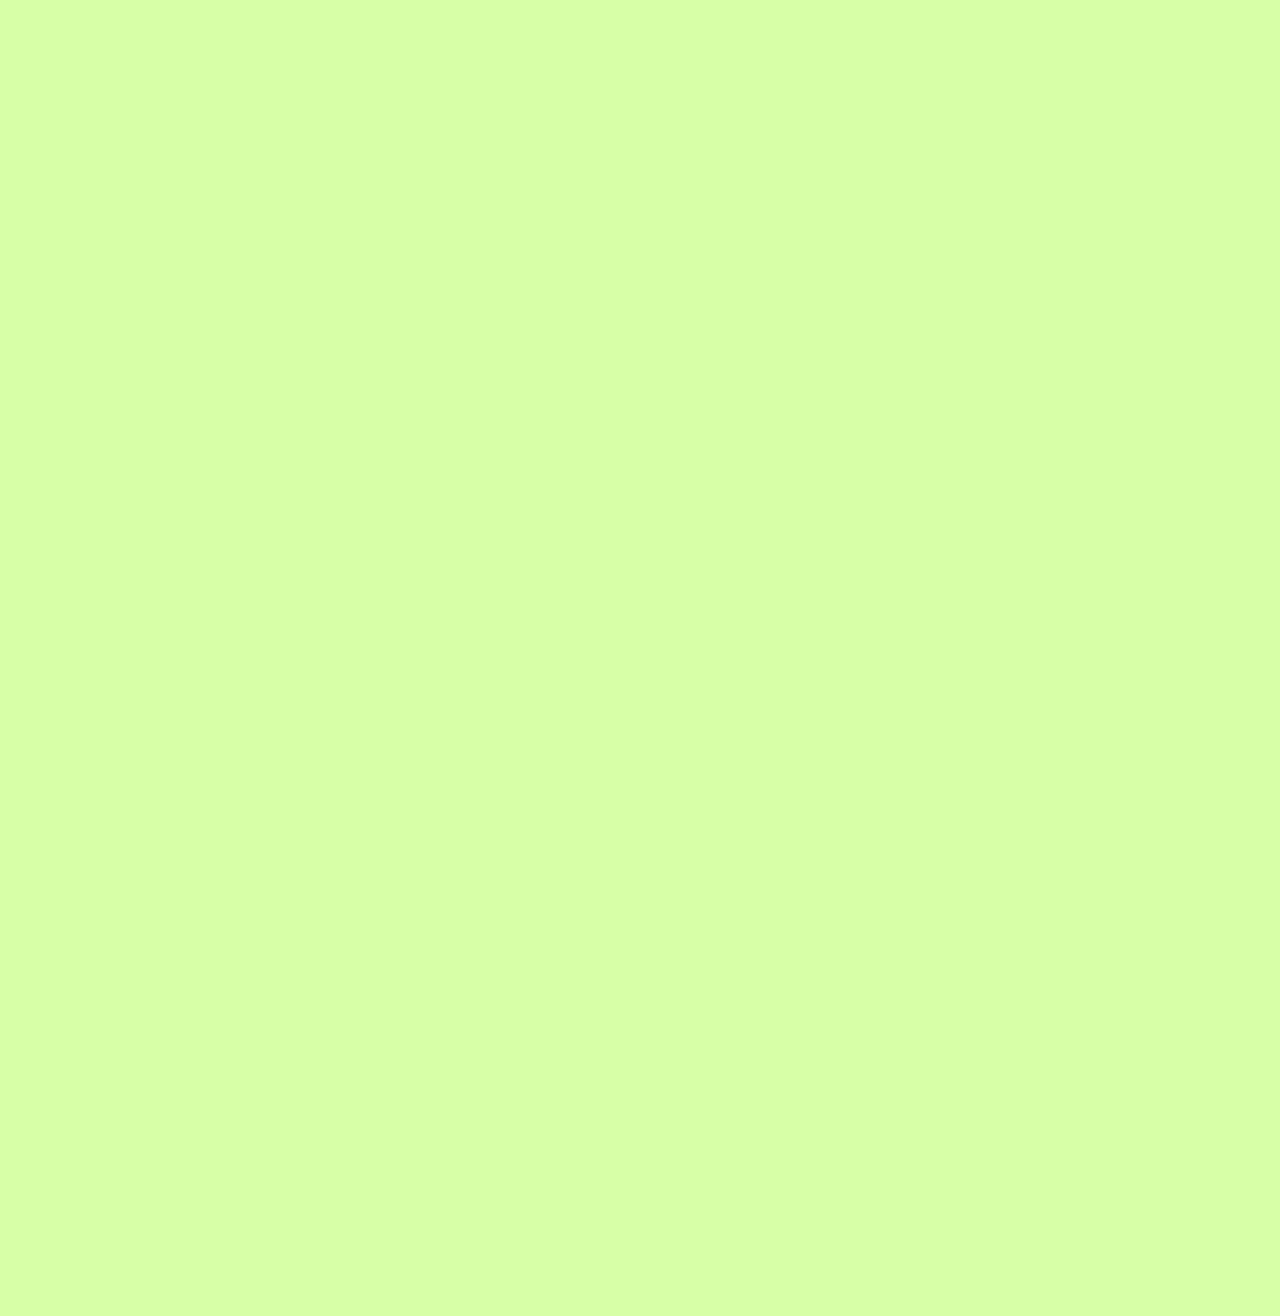
==== commit efabe793: "update images" ====
--- a/index.html
+++ b/index.html
@@ -1,26 +1,40 @@
 <!DOCTYPE html>
-<html>
+<html lang="en">
     <head>
         <meta charset="utf-8">
         <meta name="viewport" content="width=device-width, initial-scale=1">
         <title>TOV</title>
+        <link href="https://fonts.googleapis.com/css2?family=Montserrat:wght@400;700&display=swap" rel="stylesheet">
+        <link href="https://fonts.googleapis.com/css2?family=Playfair+Display:ital,wght@0,400..900;1,400..900&display=swap" rel="stylesheet">
         <link rel='stylesheet' media='screen and (min-width: 10px) and (max-width: 1330px)' href='mobile.css'>
         <link rel='stylesheet' media='screen and (min-width: 1331px) and (max-width: 3000px)' href="style.css">
         <!-- <link rel='stylesheet' href="style.css"> -->
     </head>
     <body>
         <div class="wrapper">
-            <div class="backpic" style="text-align: center;">
-                <img class="hills" src="hills.jpg" alt="rolling hills with blue sky">
+            <div class="backpic">
+                <img class="waterplant" src="waterplant.jpg" alt="rolling hills with blue sky">
             </div>
             <div class="name">
-                TOV
+                <strong>TOV</strong>dsgn
+            </div>
+            <div class="nameblurb">
+                <div class="good">for good</br></div>
+                &nbsp;&nbsp;&nbsp;&nbsp;&nbsp;&nbsp;good design<br/>
+                &nbsp;&nbsp;&nbsp;&nbsp;&nbsp;&nbsp;good functionality<br/>
+                &nbsp;&nbsp;&nbsp;&nbsp;&nbsp;&nbsp;good to the planet<br/>
+            </div>
+            <div class="swirls">
+                <img class="greenswirl" src="greenswirl.png" alt="light green swirl">
+                <img class="greenswirl" src="greenswirl.png" alt="light green swirl">
+                <img class="greenswirl" src="greenswirl.png" alt="light green swirl">
             </div>
             <div class="menu">
                 <ul>
-                    <li><a href="#bio">about</a></li>
+                    <li><a href="index.html">home</a></li>
+                    <li><a href="about.html">about</a></li>
                     <li><a href="mailto:tov.dsgn.stdio@gmail.com">contact</a></li>
-                    <li><a href="#work">works</a></li>
+                    <li><a href="work.html">portfolio</a></li>
                 </ul>
             </div>
             <div class="about" id="about">
--- a/style.css
+++ b/style.css
@@ -7,28 +7,54 @@
 }
 
 .backpic{
-    grid-column: 1/-1;
-    grid-row: 1/3;
-}
-
-img.hills{
-    margin-top: 15vh;
-    width: 90vw;
-    height: auto;
-    border-radius: 2000px;
-}
-
+    grid-column: 4/5;
+    grid-row: 1/4;
+    margin-top: 11vh;
+    margin-left: -9vw;
+
+}
+.waterplant{
+    width: auto;
+    height: 100%;
+}
 .name{
-    grid-column: 1/6;
+    grid-column: 1/3;
+    grid-row: 1;
+    text-align: left;
+    color: #0A369D;
+    font-size: 10vw;
+    animation: fadein 5s;
+    padding-top: 11vh;
+    padding-left: 6vw;
+    font-family: 'Montserrat', sans-serif;
+    animation: 3s ease-out 0s 1 slideDown;
+}
+.nameblurb{
+    grid-column: 3/6;
     grid-row: 2;
-    text-align: center;
+    font-family: "Playfair Display", serif;
     color: white;
-    font-size: 13vw;
-    animation: fadein 5s;
+    font-size: 4vw;
+    padding-left: 13vw;
+    position: sticky;
+}
+.good{
+    color: #D6FFA7;
     font-weight: bold;
-    padding-top: 11vh;
-}
-
+    font-style: italic;
+    font-size: 6vw;
+    animation: fadeIn 2s forwards;
+}
+.swirls{
+    grid-column: 1/4;
+    grid-row: 3/4;
+    display: flex;
+}
+.greenswirl{
+    width: 100%;
+    height: 100%;
+    animation: spin 30s linear infinite;
+}
 .menu{
     position: fixed;
     right: 10px;
@@ -38,10 +64,12 @@
 
 a{
     text-decoration: none;
+    color: white;
 }
 
 ul{
     list-style: none;
+    display: flex;
 }
 
 .menu ul li{
@@ -52,6 +80,7 @@
     text-align: right;
     font-size: 20px;
     padding-right: 3vw;
+
 }
 
 .menu ul li:hover{
@@ -69,13 +98,12 @@
     font-size: 2vw;
     border-style: solid;
     align-items: center;
-    box-sizing: border-box;
     justify-content: center;
     display: flex;
     border-radius: 300px;
-    color: var(--primaryButtonTextColor);
-    background-color: var(--primaryButtonBackgroundColor);
-    border-color: var(--primaryButtonTextColor);
+    color: #0A369D;
+    background-color: white;
+    border-color: #0A369D;
 }
 
 .biopic{
@@ -125,13 +153,12 @@
 
 body{
     overflow-x: hidden;
-    background-color: #0A369D;
+    background-color: #92B4F4;
     font-family: Verdana, sans-serif, monospace;
-    text-transform: uppercase;
     padding: 0%;
 }
 
-@keyframes fadein {
+@keyframes fadeIn {
     from { opacity: 0; }
     to   { opacity: 1; }    
 }
@@ -153,11 +180,21 @@
       transform: translateY(0);
     }
 }
-
-*{
-    color: white;
-}
-
+@keyframes spin {
+  0% {
+    transform: rotate(0deg);
+  }
+  100% {
+    transform: rotate(360deg);
+  }
+ }
+
+.strong{
+    color: #0A369D;
+}
 .about ul {
     list-style: circle;
+}
+.fairplay-font {
+    font-family: 'fairplay', sans-serif;
 }--- a/style.css
+++ b/style.css
@@ -7,28 +7,54 @@
 }
 
 .backpic{
-    grid-column: 1/-1;
-    grid-row: 1/3;
-}
-
-img.hills{
-    margin-top: 15vh;
-    width: 90vw;
-    height: auto;
-    border-radius: 2000px;
-}
-
+    grid-column: 4/5;
+    grid-row: 1/4;
+    margin-top: 11vh;
+    margin-left: -9vw;
+
+}
+.waterplant{
+    width: auto;
+    height: 100%;
+}
 .name{
-    grid-column: 1/6;
+    grid-column: 1/3;
+    grid-row: 1;
+    text-align: left;
+    color: #0A369D;
+    font-size: 10vw;
+    animation: fadein 5s;
+    padding-top: 11vh;
+    padding-left: 6vw;
+    font-family: 'Montserrat', sans-serif;
+    animation: 3s ease-out 0s 1 slideDown;
+}
+.nameblurb{
+    grid-column: 3/6;
     grid-row: 2;
-    text-align: center;
+    font-family: "Playfair Display", serif;
     color: white;
-    font-size: 13vw;
-    animation: fadein 5s;
+    font-size: 4vw;
+    padding-left: 13vw;
+    position: sticky;
+}
+.good{
+    color: #D6FFA7;
     font-weight: bold;
-    padding-top: 11vh;
-}
-
+    font-style: italic;
+    font-size: 6vw;
+    animation: fadeIn 2s forwards;
+}
+.swirls{
+    grid-column: 1/4;
+    grid-row: 3/4;
+    display: flex;
+}
+.greenswirl{
+    width: 100%;
+    height: 100%;
+    animation: spin 30s linear infinite;
+}
 .menu{
     position: fixed;
     right: 10px;
@@ -38,10 +64,12 @@
 
 a{
     text-decoration: none;
+    color: white;
 }
 
 ul{
     list-style: none;
+    display: flex;
 }
 
 .menu ul li{
@@ -52,6 +80,7 @@
     text-align: right;
     font-size: 20px;
     padding-right: 3vw;
+
 }
 
 .menu ul li:hover{
@@ -69,13 +98,12 @@
     font-size: 2vw;
     border-style: solid;
     align-items: center;
-    box-sizing: border-box;
     justify-content: center;
     display: flex;
     border-radius: 300px;
-    color: var(--primaryButtonTextColor);
-    background-color: var(--primaryButtonBackgroundColor);
-    border-color: var(--primaryButtonTextColor);
+    color: #0A369D;
+    background-color: white;
+    border-color: #0A369D;
 }
 
 .biopic{
@@ -125,13 +153,12 @@
 
 body{
     overflow-x: hidden;
-    background-color: #0A369D;
+    background-color: #92B4F4;
     font-family: Verdana, sans-serif, monospace;
-    text-transform: uppercase;
     padding: 0%;
 }
 
-@keyframes fadein {
+@keyframes fadeIn {
     from { opacity: 0; }
     to   { opacity: 1; }    
 }
@@ -153,11 +180,21 @@
       transform: translateY(0);
     }
 }
-
-*{
-    color: white;
-}
-
+@keyframes spin {
+  0% {
+    transform: rotate(0deg);
+  }
+  100% {
+    transform: rotate(360deg);
+  }
+ }
+
+.strong{
+    color: #0A369D;
+}
 .about ul {
     list-style: circle;
+}
+.fairplay-font {
+    font-family: 'fairplay', sans-serif;
 }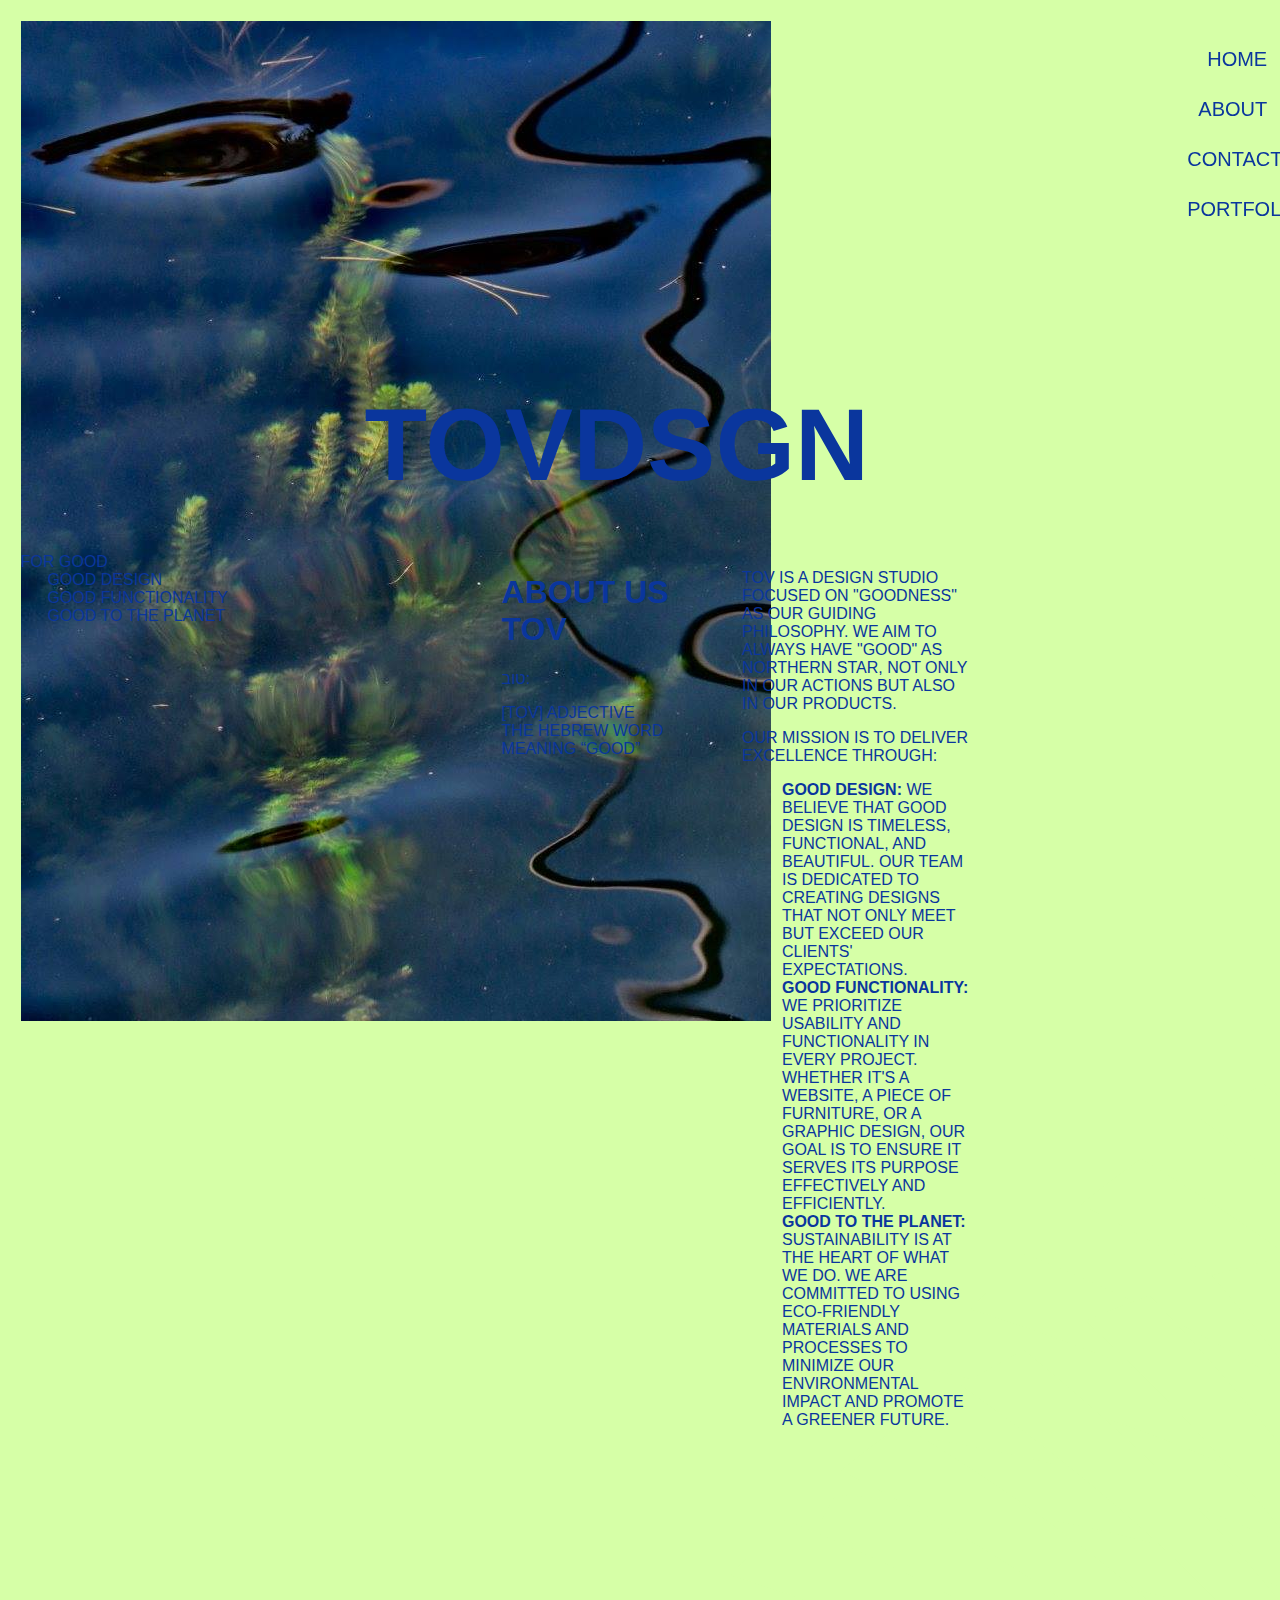
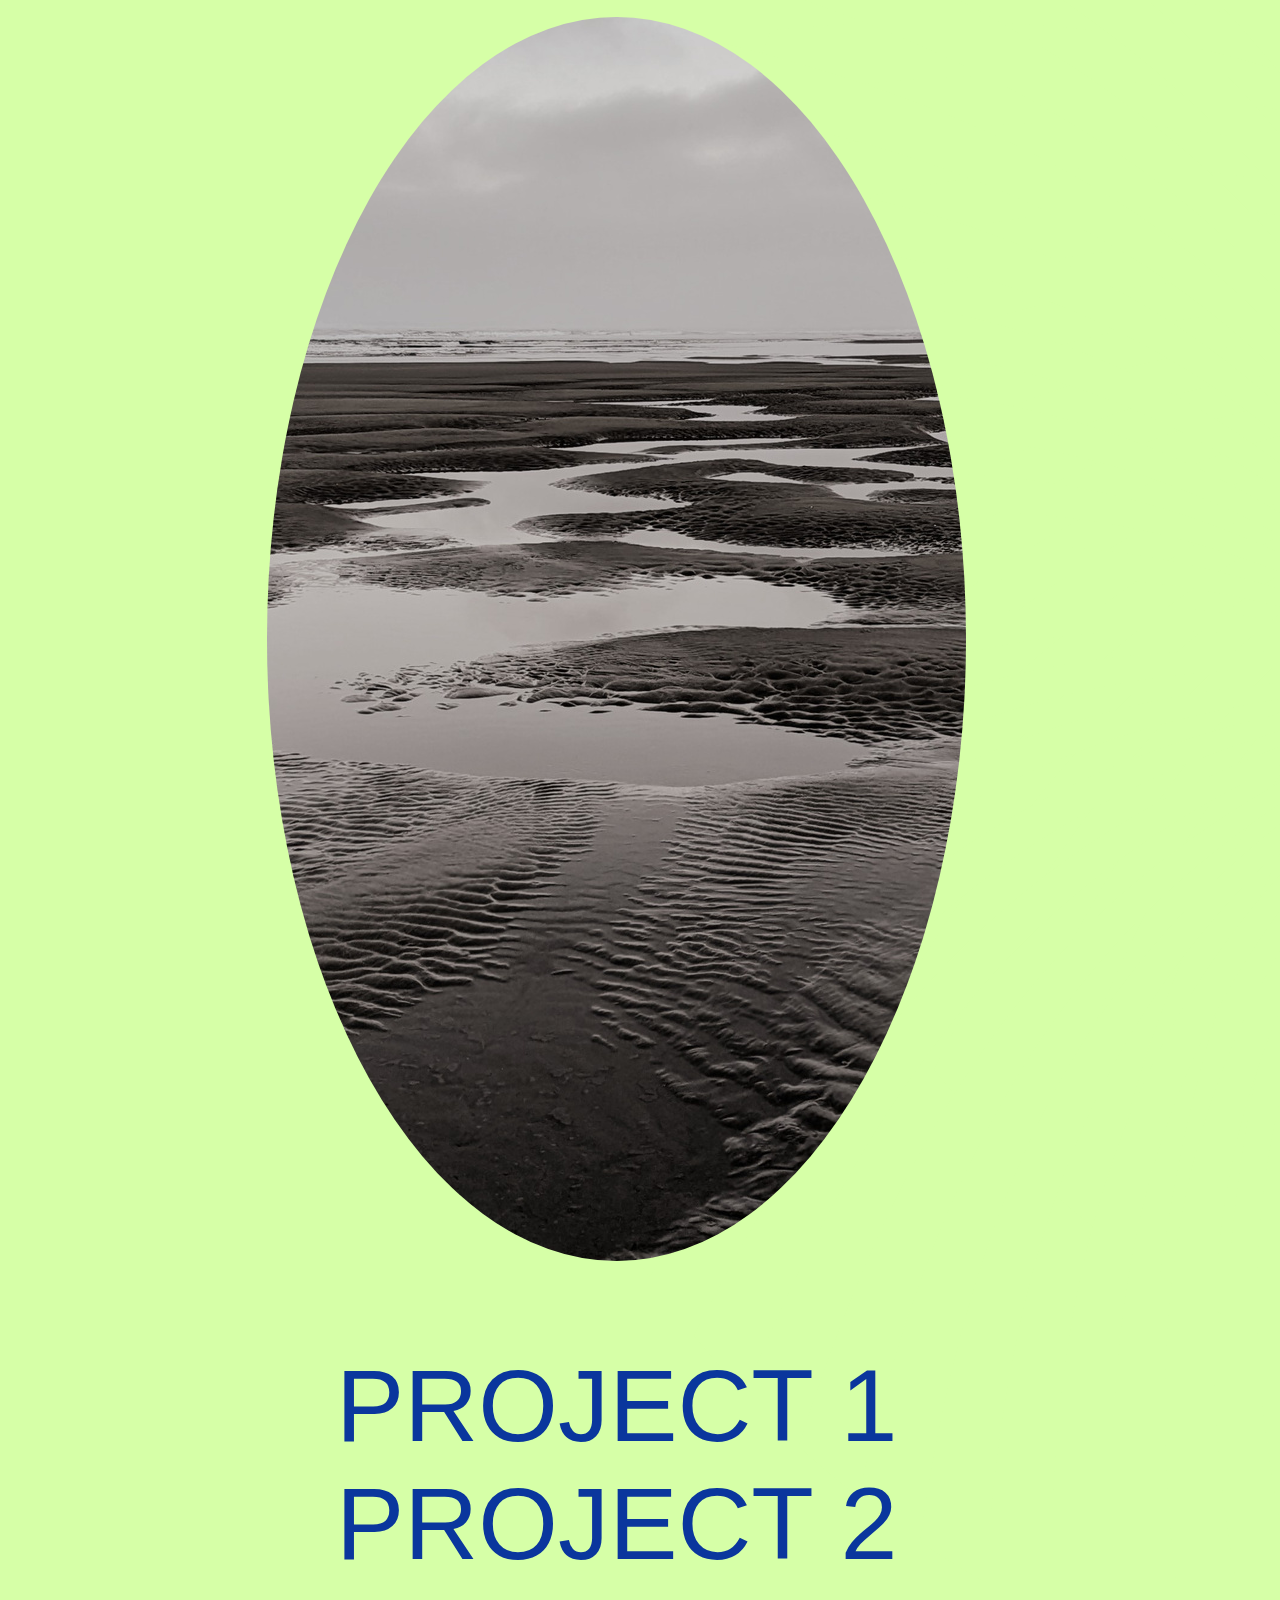
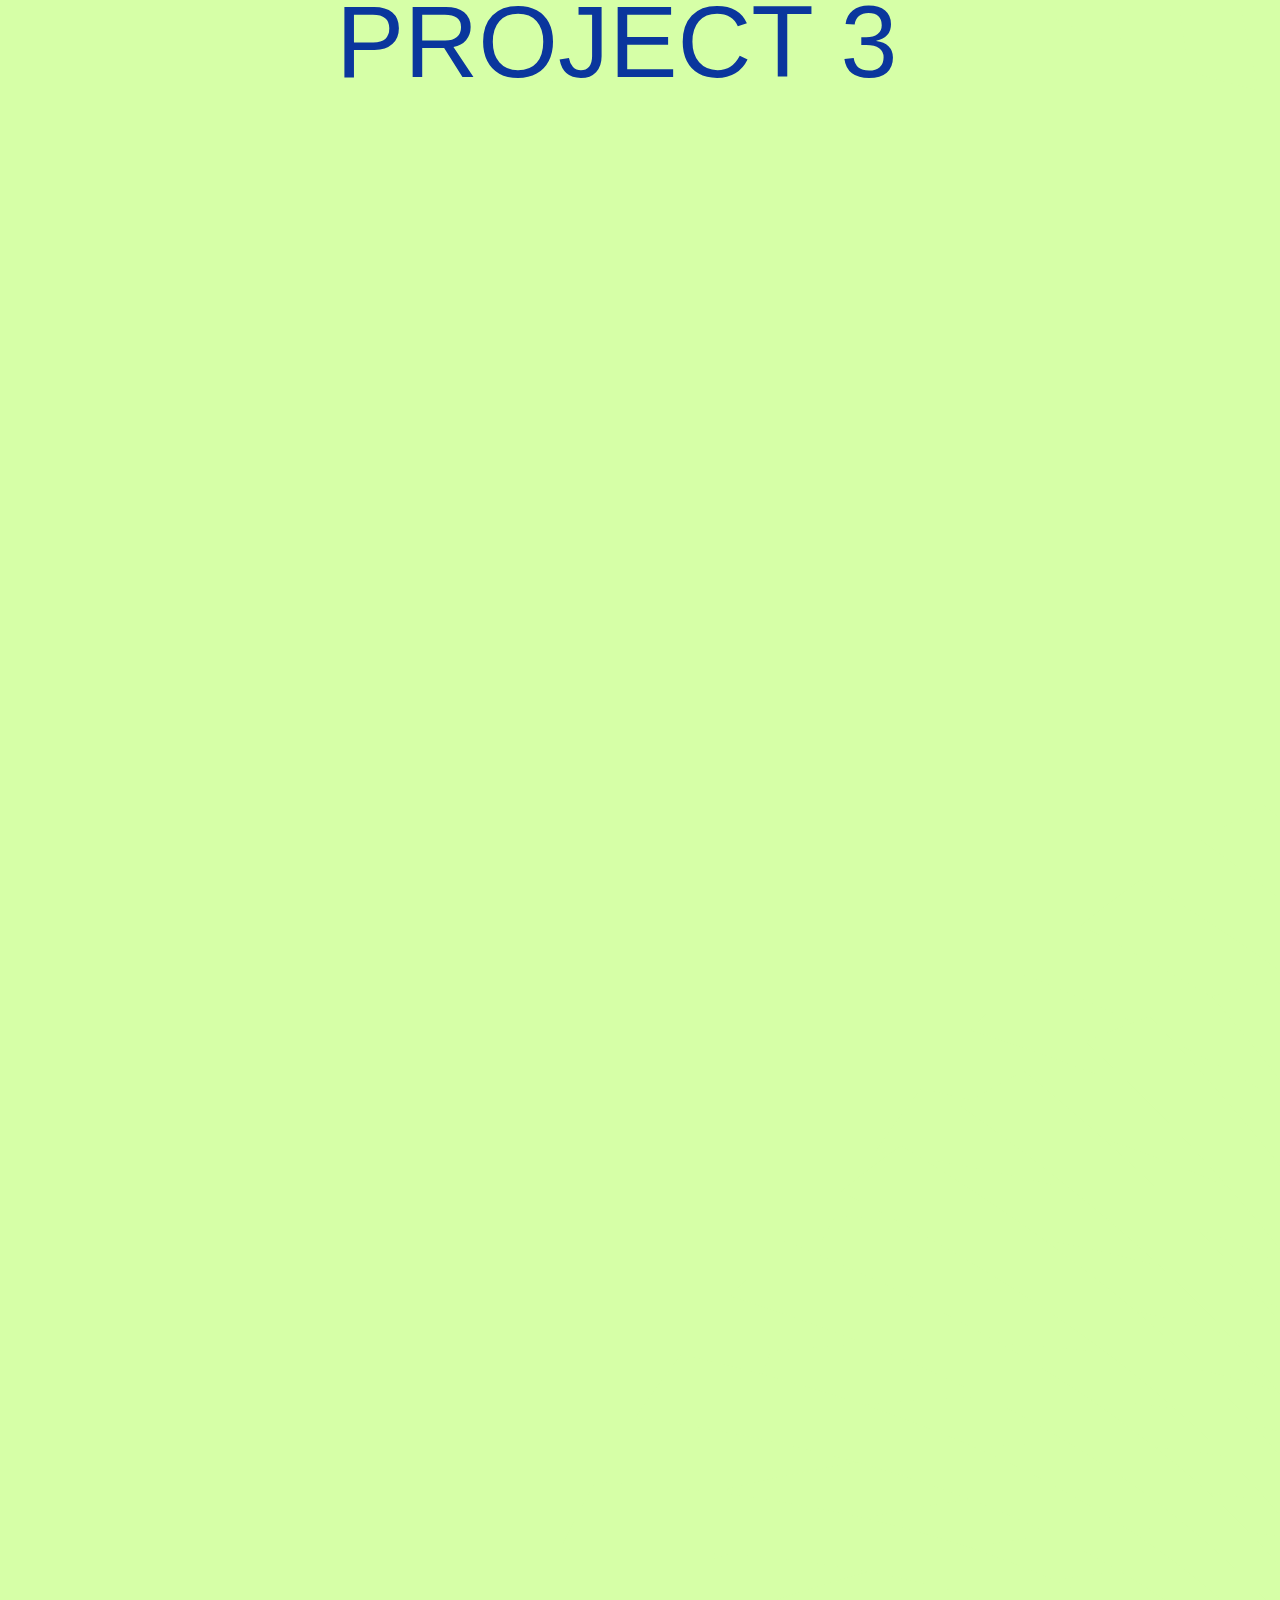
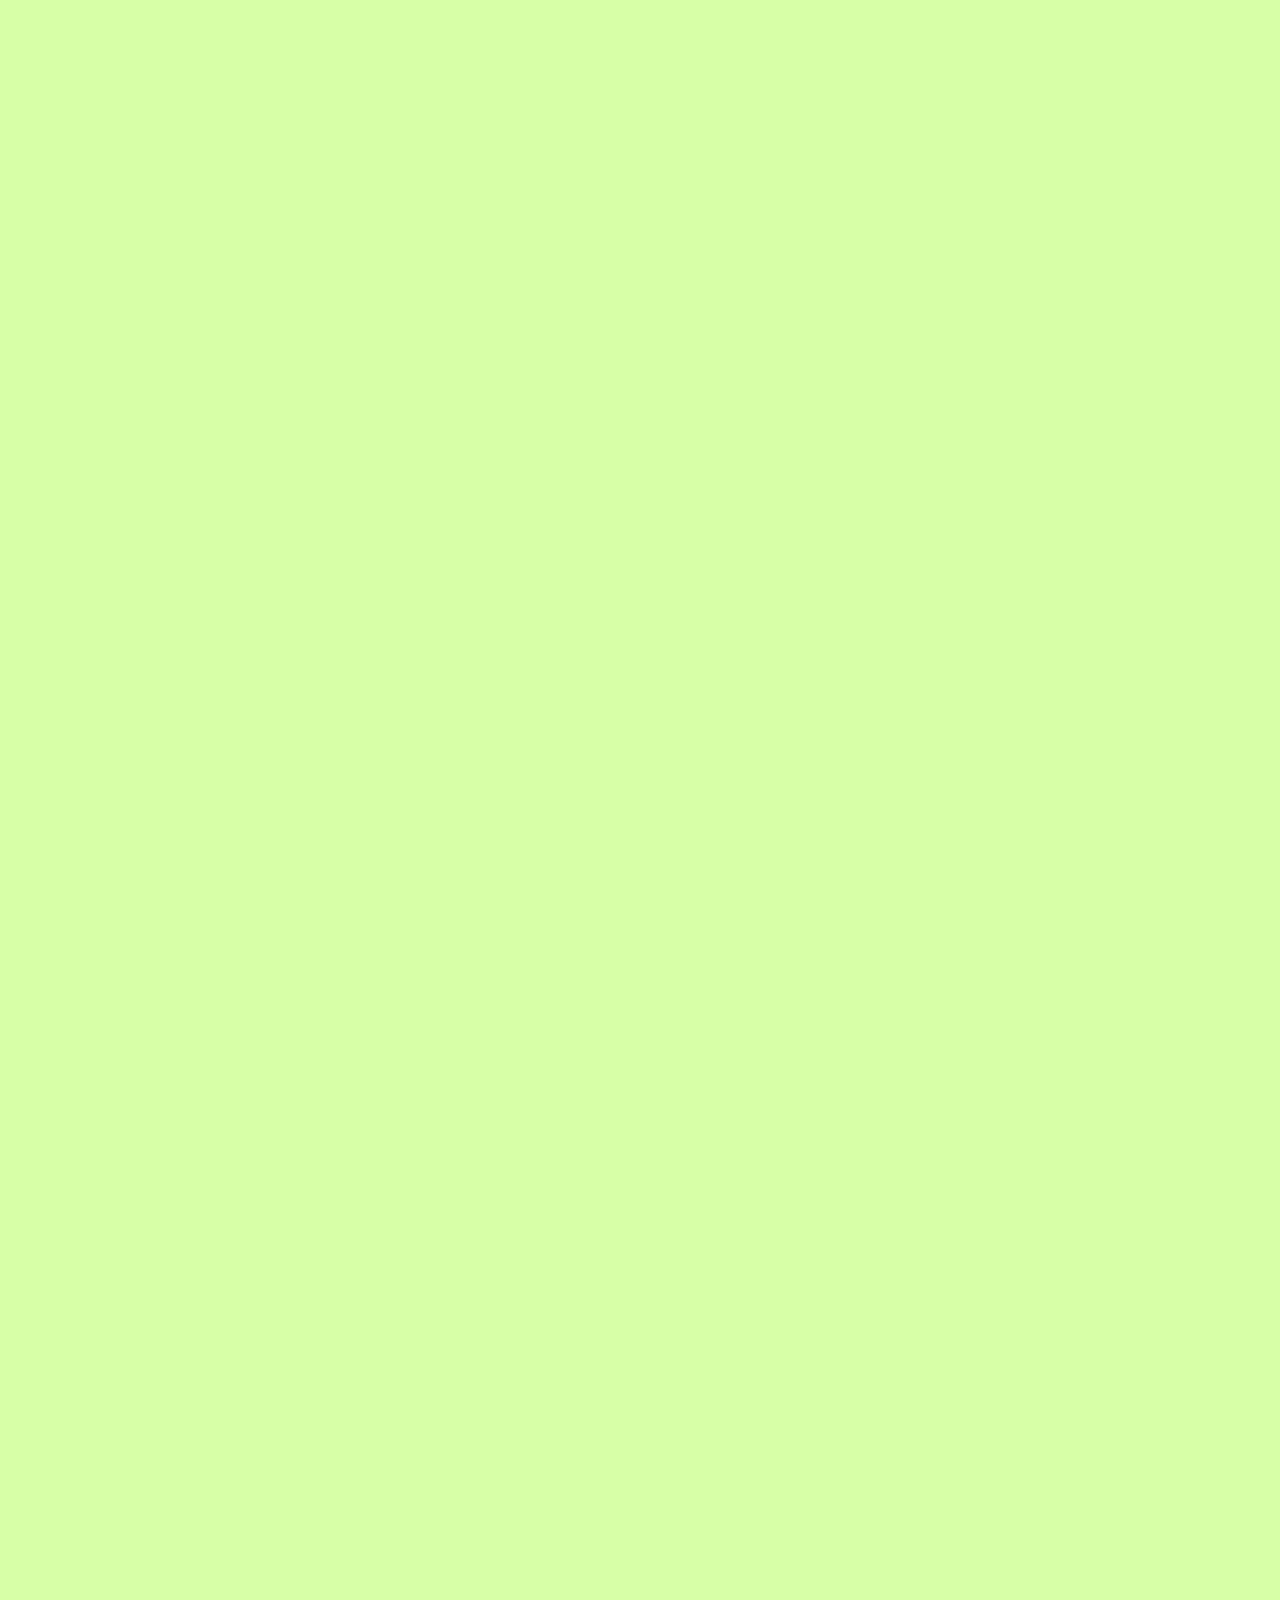
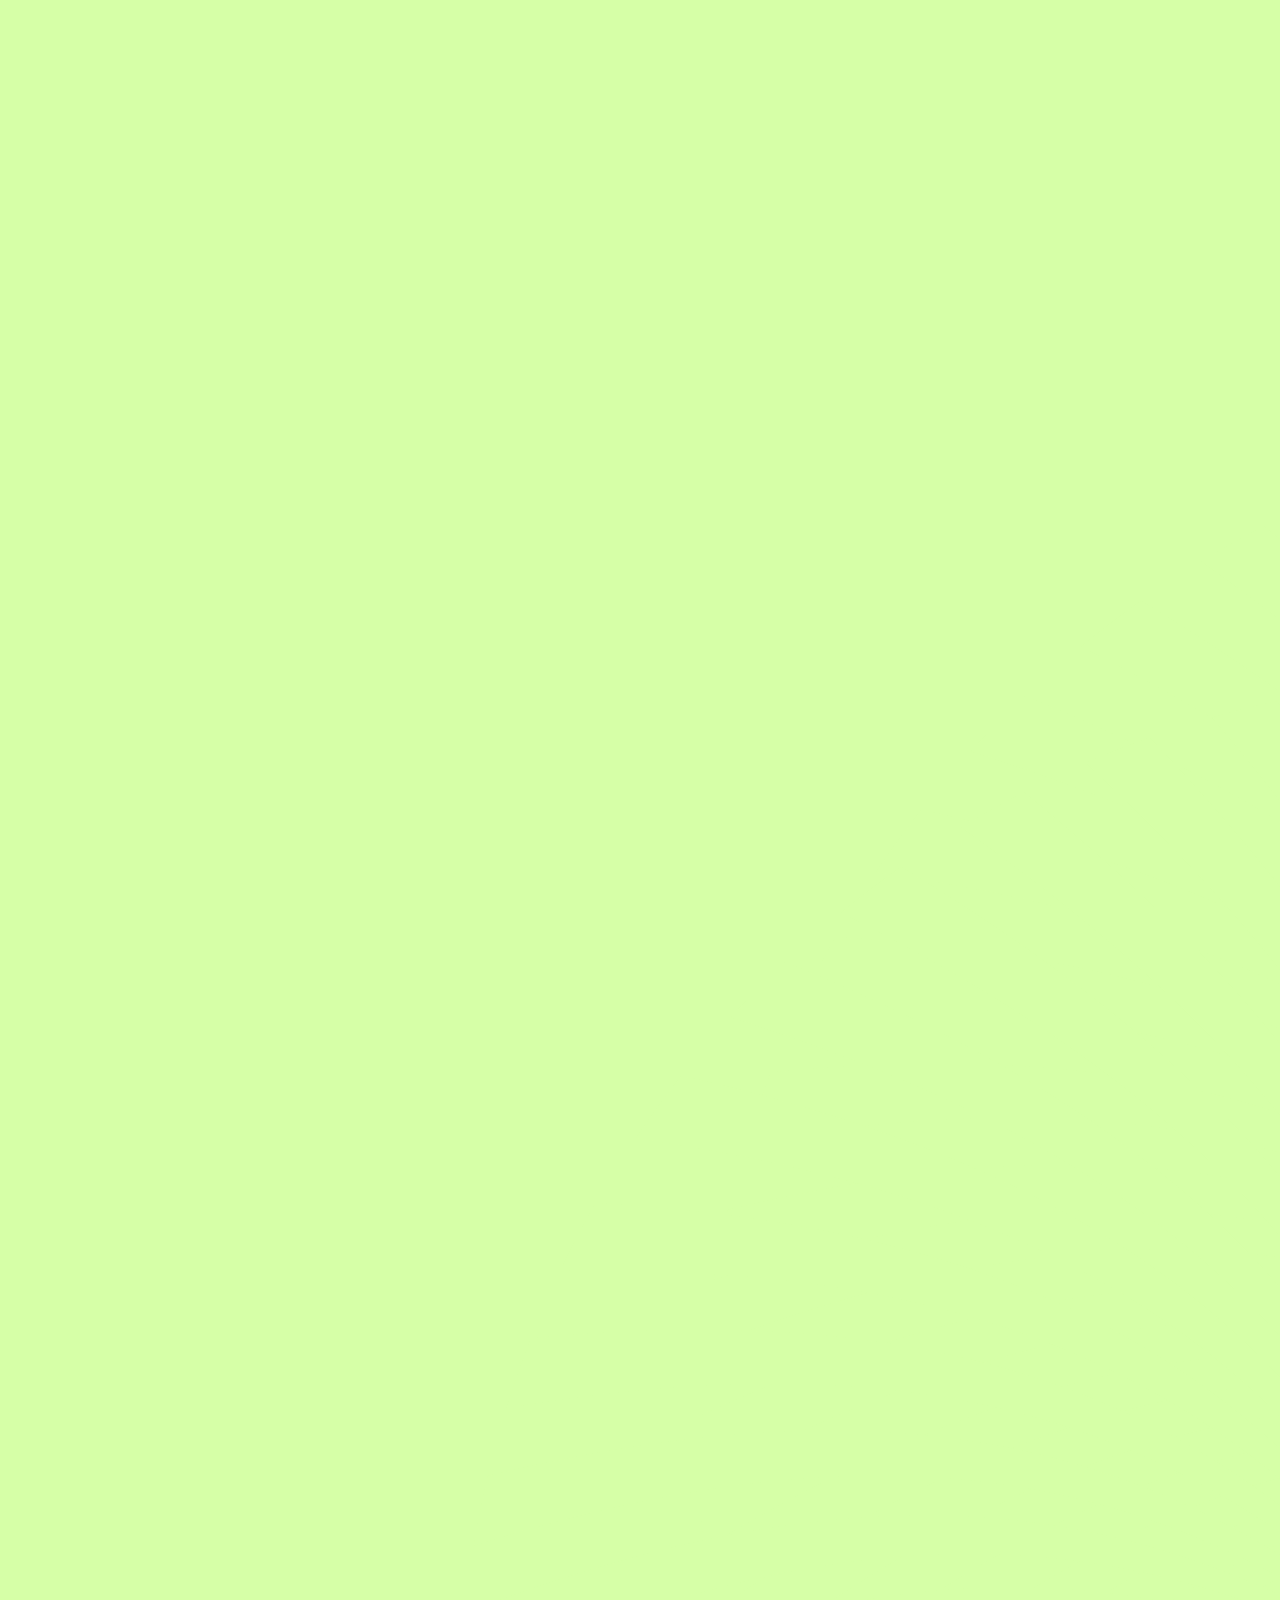
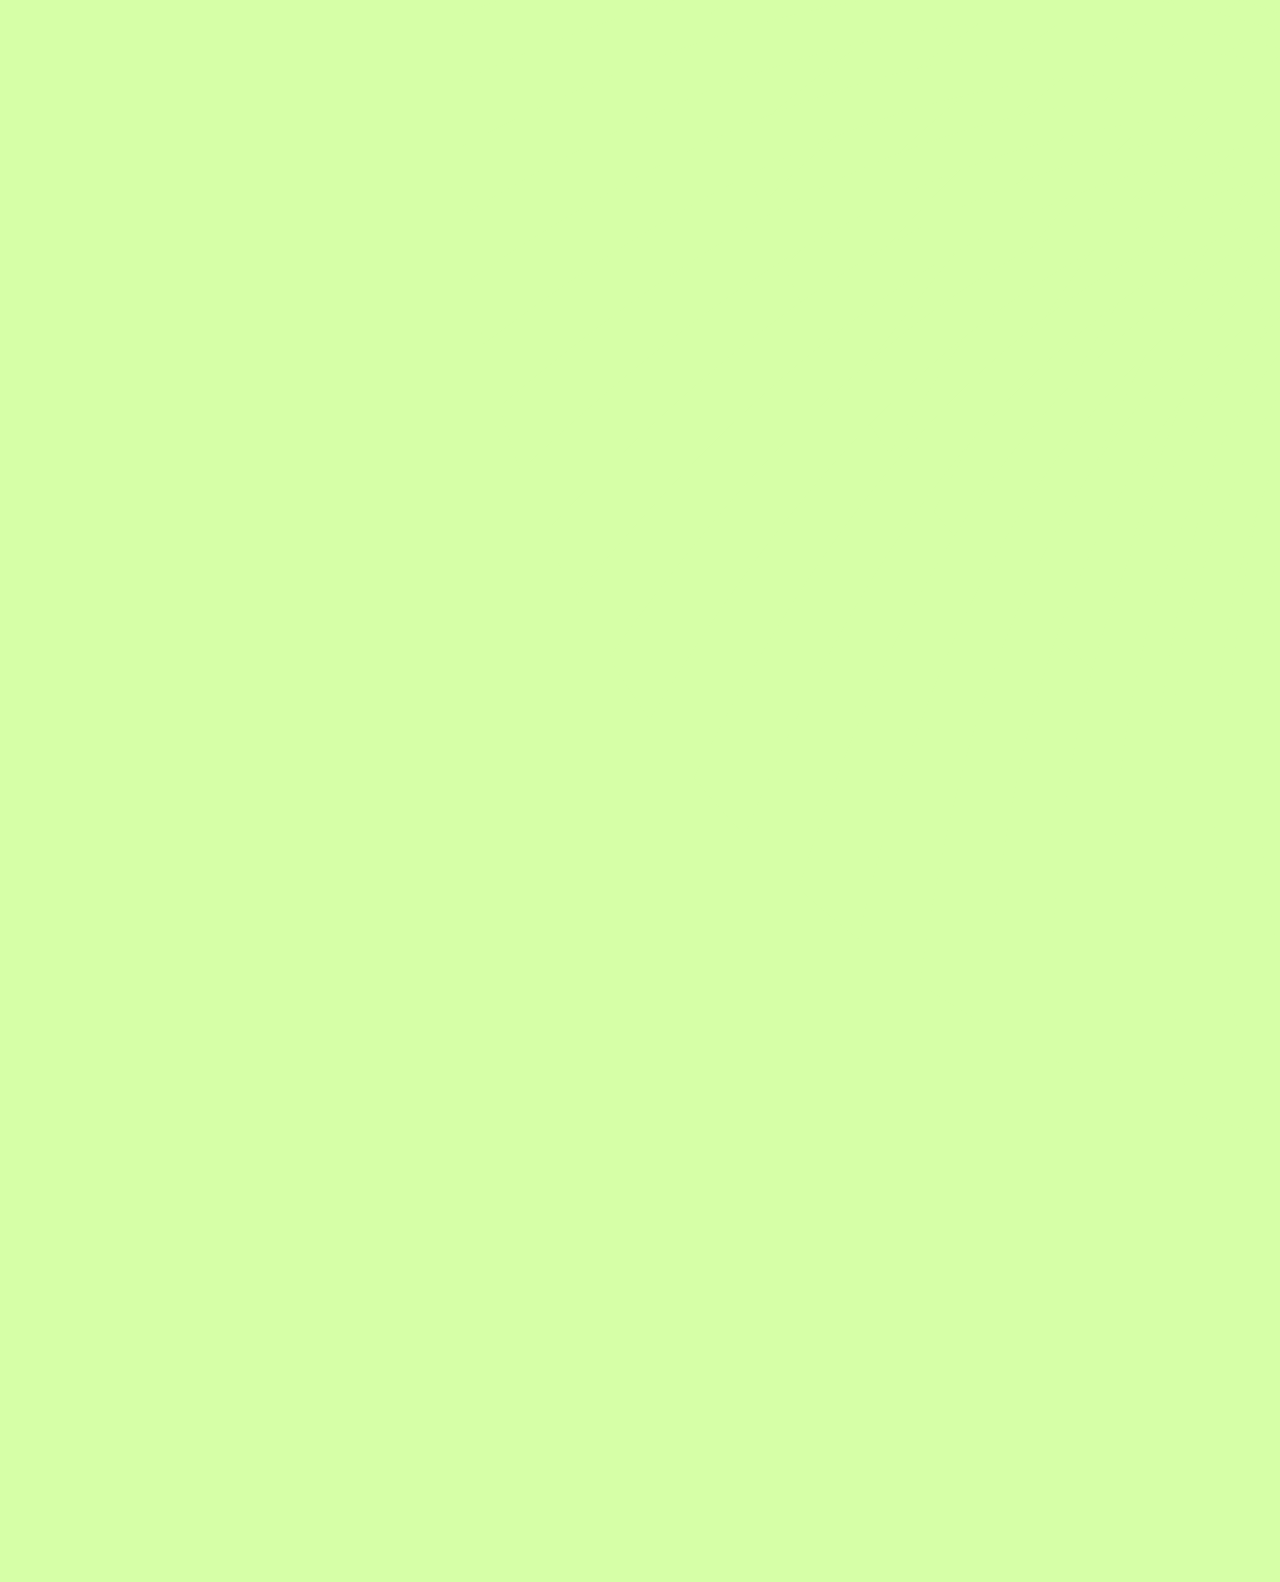
==== commit 47323f07: "update images" ====
--- a/index.html
+++ b/index.html
@@ -8,7 +8,6 @@
         <link href="https://fonts.googleapis.com/css2?family=Playfair+Display:ital,wght@0,400..900;1,400..900&display=swap" rel="stylesheet">
         <link rel='stylesheet' media='screen and (min-width: 10px) and (max-width: 1330px)' href='mobile.css'>
         <link rel='stylesheet' media='screen and (min-width: 1331px) and (max-width: 3000px)' href="style.css">
-        <!-- <link rel='stylesheet' href="style.css"> -->
     </head>
     <body>
         <div class="wrapper">
@@ -19,7 +18,7 @@
                 <strong>TOV</strong>dsgn
             </div>
             <div class="nameblurb">
-                <div class="good">for good</br></div>
+                <div class="good">for good<br/></div>
                 &nbsp;&nbsp;&nbsp;&nbsp;&nbsp;&nbsp;good design<br/>
                 &nbsp;&nbsp;&nbsp;&nbsp;&nbsp;&nbsp;good functionality<br/>
                 &nbsp;&nbsp;&nbsp;&nbsp;&nbsp;&nbsp;good to the planet<br/>
@@ -32,31 +31,56 @@
             <div class="menu">
                 <ul>
                     <li><a href="index.html">home</a></li>
-                    <li><a href="about.html">about</a></li>
+                    <li><a href="#about">about</a></li>
                     <li><a href="mailto:tov.dsgn.stdio@gmail.com">contact</a></li>
                     <li><a href="work.html">portfolio</a></li>
                 </ul>
             </div>
-            <div class="about" id="about">
-                <h1>
-                    More about TOV
+            <div class="aboutTitle" id="about">
+                <h1 class="insideabout">
+                    ABOUT US <br/>
+                    <span class="bluetov">TOV</span>
                 </h1>
-                <p>
-                    A design studio on a mission for good. In Hebrew, tov means good. <br>
-                    Our mission:
-                </p><br>
-                    <ul>
-                        <li>good design</li>
-                        <li>good functionality</li>
-                        <li>good to the planet</li>
+                <div class="definition">
+                    <p class="hebrew">
+                        טוב:
+                    </p>
+                    <p>
+                        [tov] adjective <br/>
+                        The Hebrew word meaning “good”
+                    </p><br>
+                </div>
+            </div>
+            <div class="aboutContent">
+                <p class="aboutIntro">
+                    TOV is a design studio focused on "Goodness" as our guiding philosophy.
+                    We aim to always have "Good" as northern star, not only in our actions
+                    but also in our products.
+                </p>
+                <p>Our mission is to deliver excellence through:</p>
+                    <ul class="aboutBullet">
+                        <li><strong>Good Design:</strong> We believe that good design is timeless, functional,
+                            and beautiful. Our team is dedicated to creating designs that not
+                            only meet but exceed our clients' expectations.</li>
+                        <li><strong>Good Functionality:</strong> We prioritize usability and functionality
+                            in every project. Whether it's a website, a piece of furniture, or a graphic
+                            design, our goal is to ensure it serves its purpose effectively and efficiently.</li>
+                        <li><strong>Good to the Planet:</strong> Sustainability is at the heart of what we do.
+                            We are committed to using eco-friendly materials and processes to minimize our
+                            environmental impact and promote a greener future.</li>
                     </ul>
-                <a href="about.html">
-                    <button type="button">learn more</button>
-
-                </a>
+            </div>
+            <div class="underlines">
+                <img class="underline1" src="underline2.png" alt="light green swirl">
+                <img class="underline2" src="underline2.png" alt="light green swirl">
+            </div>
+            <div class="swirlsAbout">
+                <img class="greenswirl" id="topSwirl" src="greenswirl.png" alt="light green swirl">
+                <img class="greenswirl" src="greenswirl.png" alt="light green swirl">
+                <img class="greenswirl" src="greenswirl.png" alt="light green swirl">
             </div>
             <div class="biopic">
-                <img id="circle" src="water.png" alt="image of water in black and white">
+                <img id="circle" src="beach.jpg" alt="image of water in black and white">
             </div>
             <div class="worktext" id="work">
                 <a id="text1" class="worktext">PROJECT 1</a><br />
--- a/style.css
+++ b/style.css
@@ -55,6 +55,21 @@
     height: 100%;
     animation: spin 30s linear infinite;
 }
+.swirlsAbout{
+    display:grid;
+    grid-row: 5/7;
+    grid-column: 3/4;
+    padding-right: 10vw;
+}
+.swirlsAbout .greenswirl{
+    width:  12vw;
+    height: auto;
+}
+#topSwirl{
+    z-index: 3;
+    animation: none;
+}
+
 .menu{
     position: fixed;
     right: 10px;
@@ -66,10 +81,11 @@
     text-decoration: none;
     color: white;
 }
-
+.menu ul{
+    display: flex;
+}
 ul{
     list-style: none;
-    display: flex;
 }
 
 .menu ul li{
@@ -87,13 +103,71 @@
     color:#C43217;
 }
 
-.about{
-    grid-column: 2/5;
-    grid-row: 5;
+.aboutTitle{
+    grid-column: 1/3;
+    grid-row: 4/5;
     font-size: 2vw;
-    padding-left: 25vw;
-
-}
+    padding-left: 10vw;
+    padding-top: 10vw;
+    color: white;
+    z-index: 2;
+    position: relative;
+}
+h1{
+    font-family: 'Montserrat', sans-serif;
+    font-weight: 100;
+}
+.hebrew{
+    margin-top: -2vh;
+    font-size: 4vw;
+}
+.underlines{
+    grid-column: 4/6;
+    grid-row: 5/6;
+    display:grid;
+    position: relative;
+}
+.underline1{
+    width: 10vw;
+    height:auto;
+    grid-column: 1/2;
+    grid-row: 1/2;
+    margin-top: 1.5vh;
+    margin-left: -3vw;
+    z-index: -1;
+    position: absolute;
+}
+.underline2{
+    width: 10vw;
+    height:auto;
+    grid-column: 2/3;
+    grid-row: 1/2;
+    margin-top: -3vh;
+    margin-left: 9vw;
+    z-index: -1;
+    position: absolute;
+
+}
+ul.aboutBullet{
+    display:block;
+    font-size: 1.4vw;
+}
+.aboutIntro{
+        display:block;
+}
+.bluetov{
+    font-weight: 1000;
+    font-size:10vw;
+    color:#0A369D;
+}
+.aboutContent{
+    font-size: 1.4vw;
+    grid-column: 4/6;
+    grid-row: 5/6;
+    margin-right: 6vw;
+    color: white;
+    display:block;
+    }
 button {
     font-size: 2vw;
     border-style: solid;
@@ -108,14 +182,19 @@
 
 .biopic{
     grid-column: 1;
-    grid-row: 5;
-    padding-top: 4vh;
-    padding-left: 4vw;
+    grid-row: 5/6;
+    padding-left: 10vw;
     padding-right: 4vw;
+    z-index: 1;
+}
+
+.definition{
+    position: absolute;
+    padding-left: 12vw;
+    color: #D6FFA7;
 }
 
 img#circle{
-    grid-column: 2;
     border-radius: 50%;
     width: 40vw;
     height: 40vw;
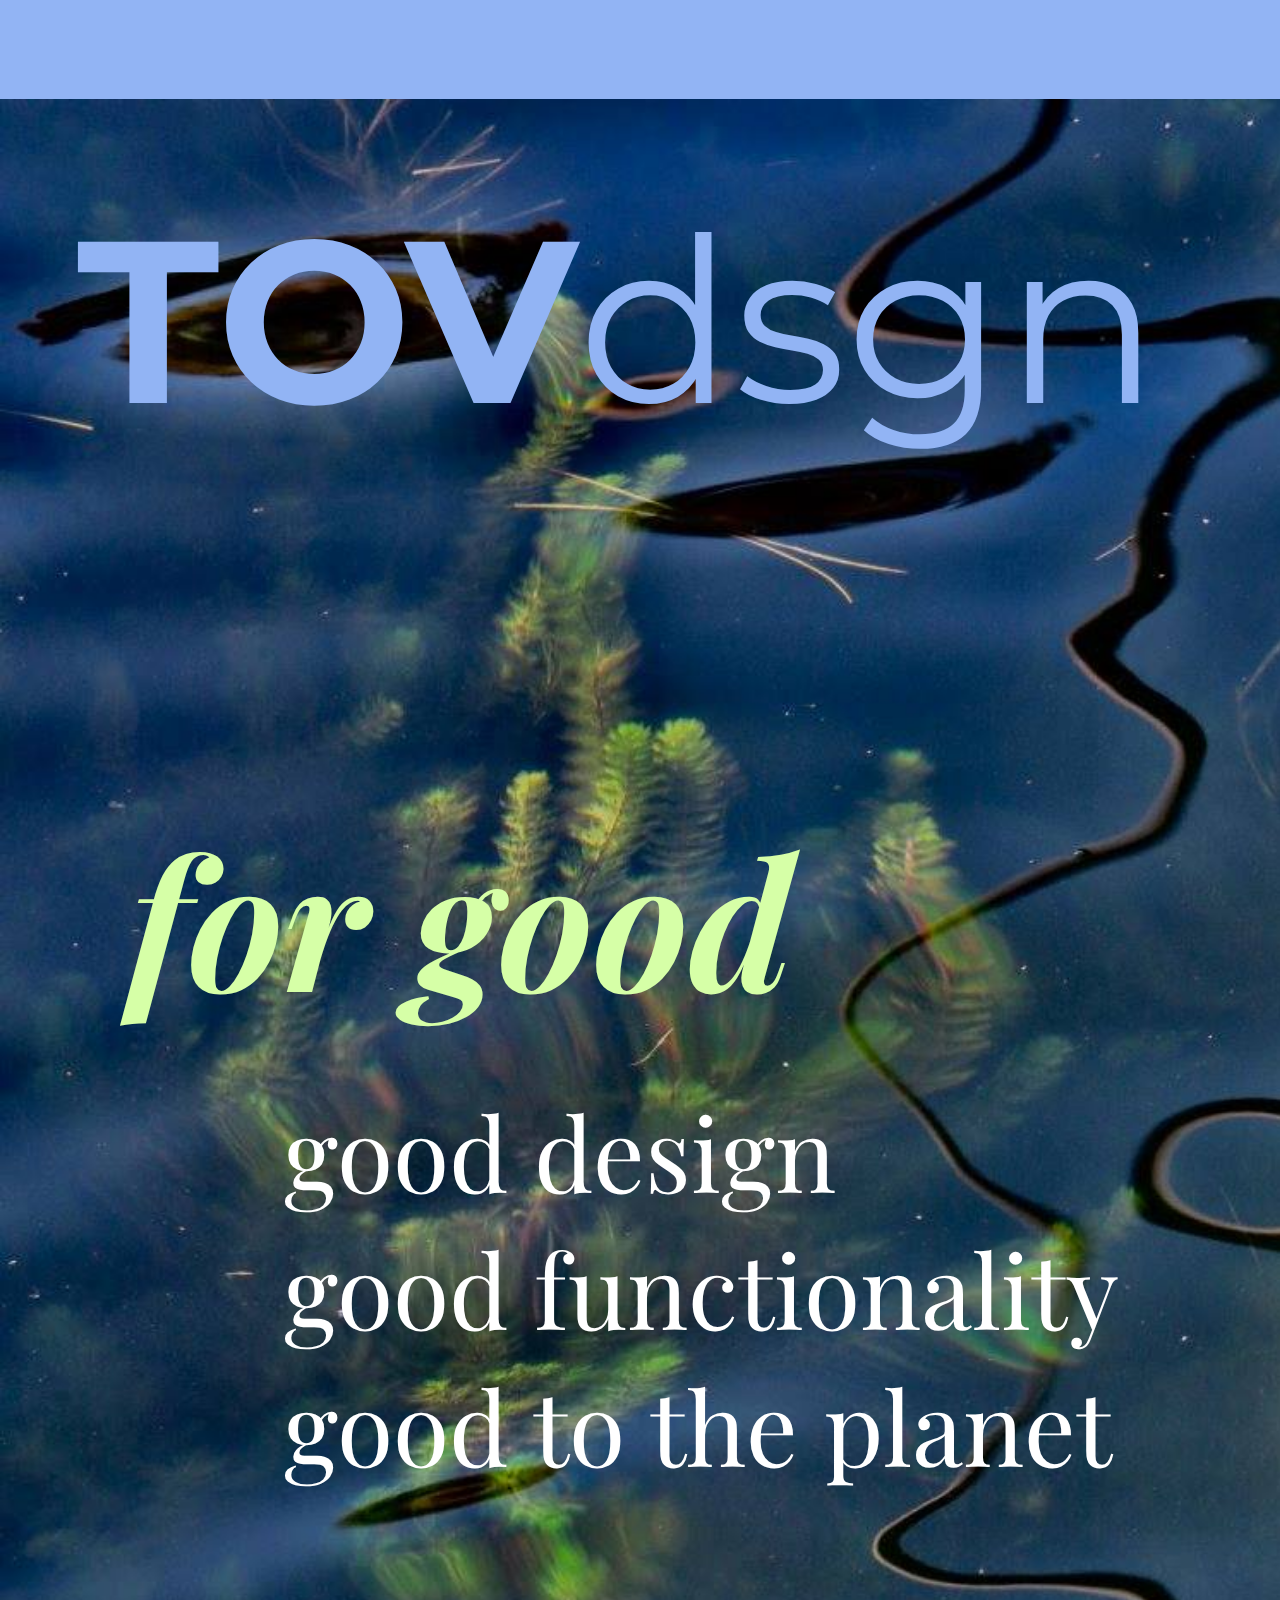
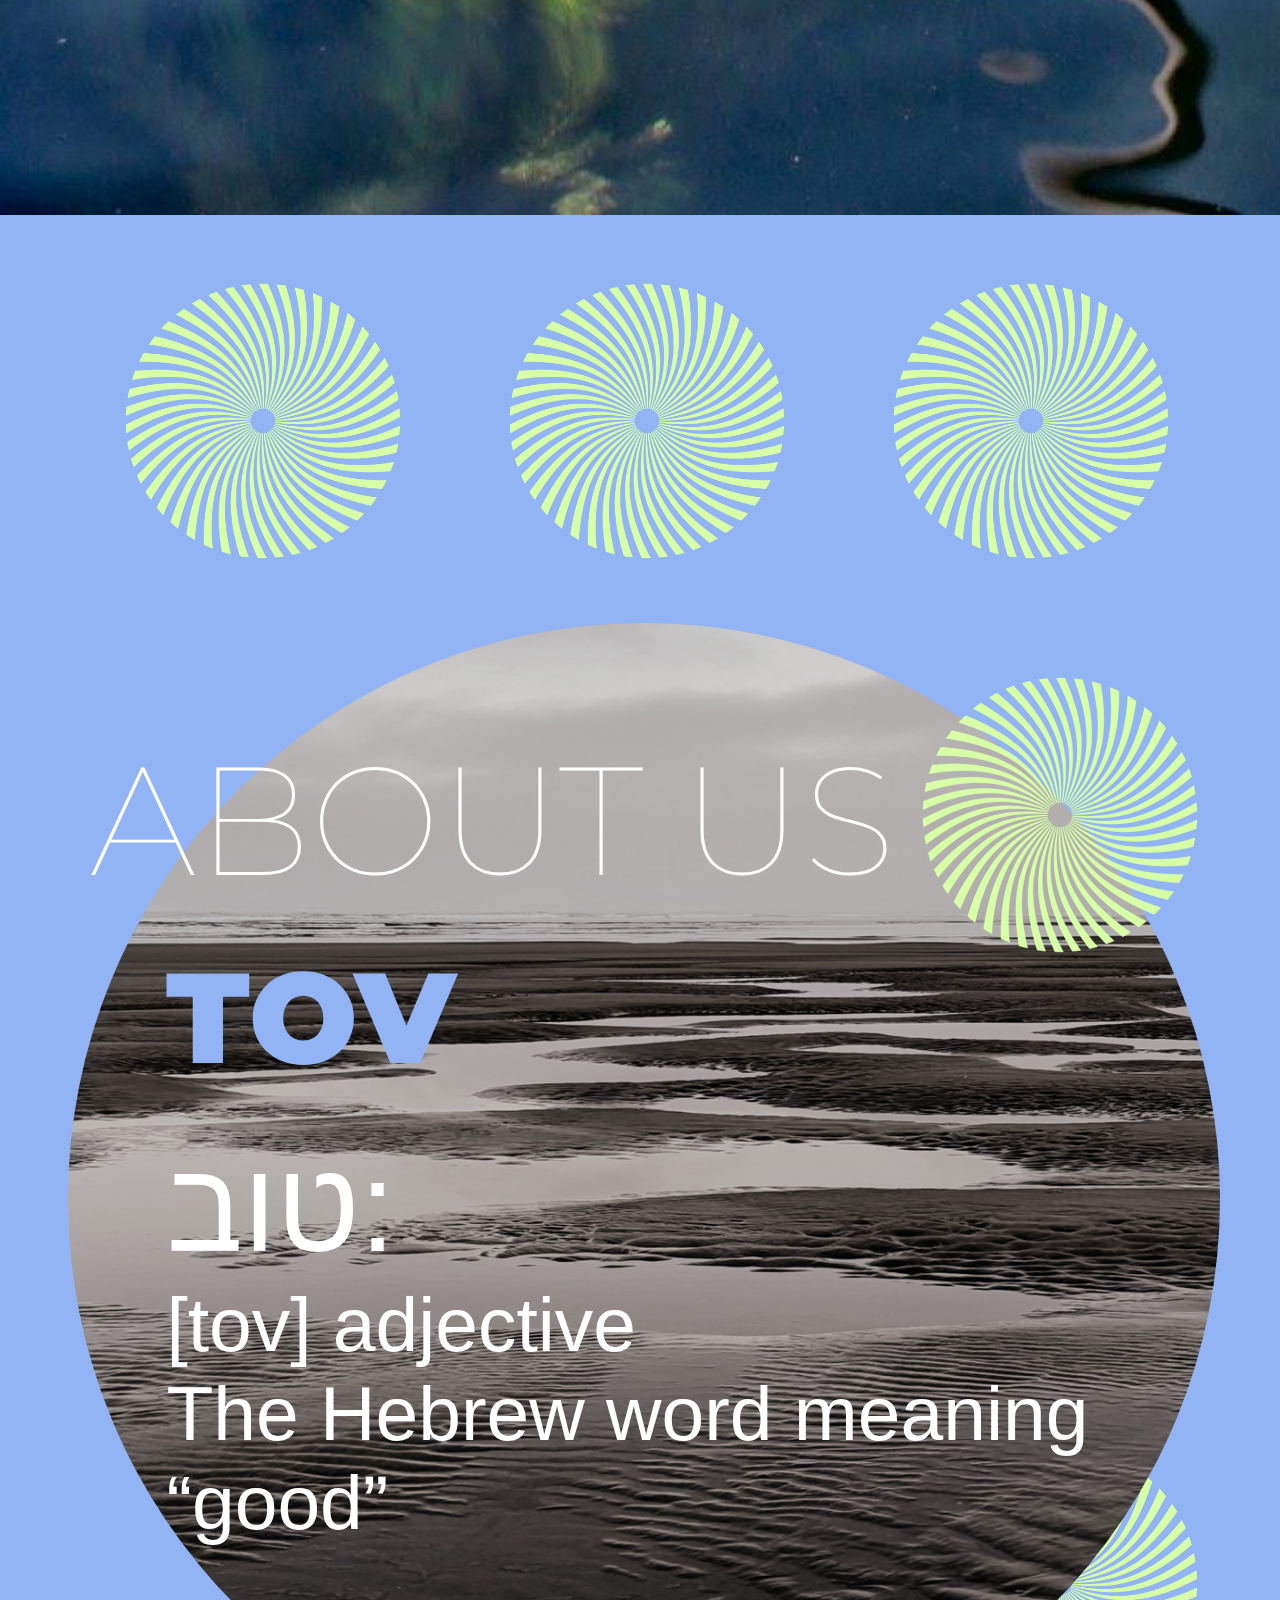
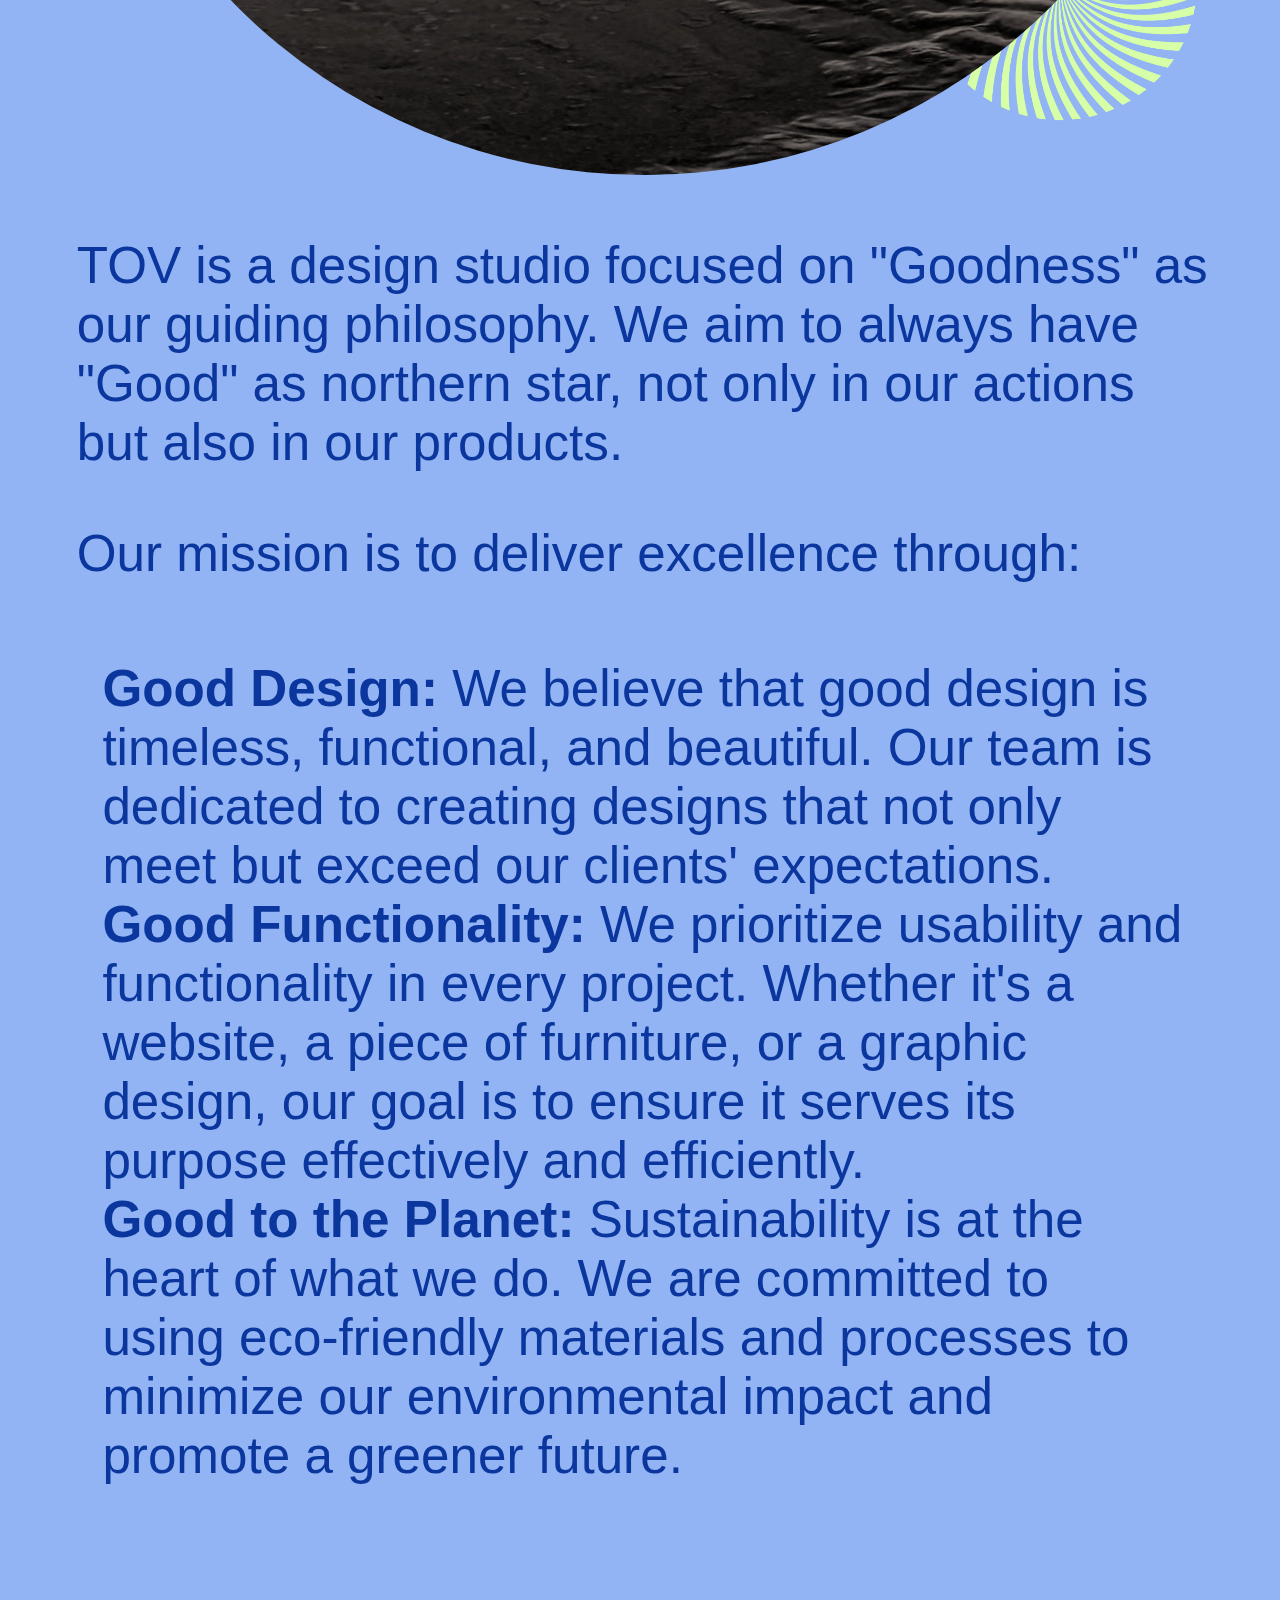
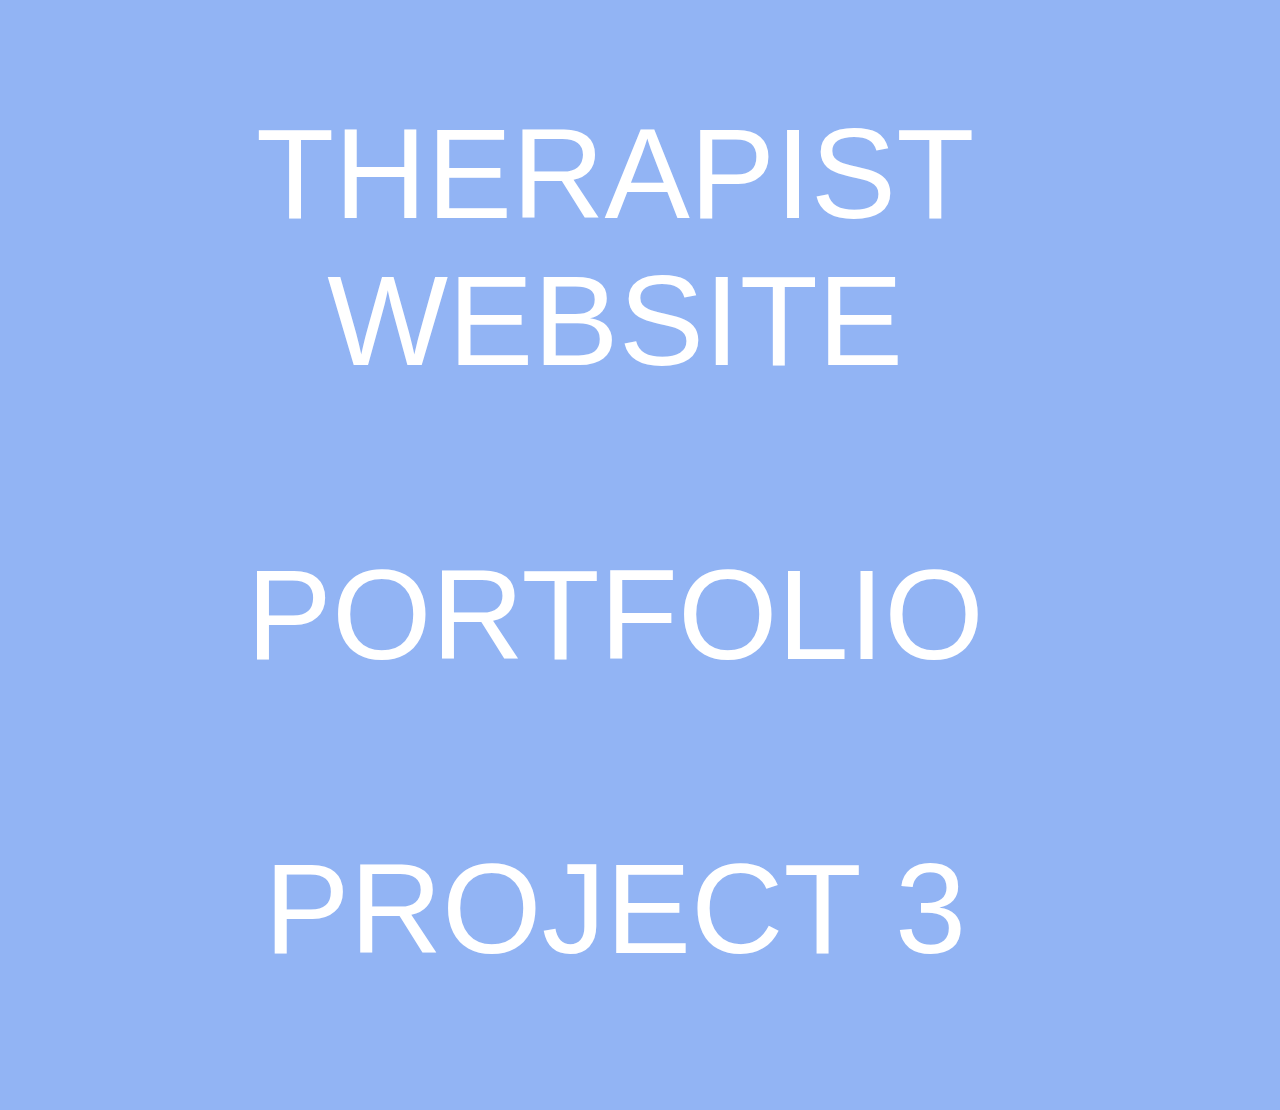
==== commit 00df970e: "update images" ====
--- a/index.html
+++ b/index.html
@@ -6,11 +6,24 @@
         <title>TOV</title>
         <link href="https://fonts.googleapis.com/css2?family=Montserrat:wght@400;700&display=swap" rel="stylesheet">
         <link href="https://fonts.googleapis.com/css2?family=Playfair+Display:ital,wght@0,400..900;1,400..900&display=swap" rel="stylesheet">
-        <link rel='stylesheet' media='screen and (min-width: 10px) and (max-width: 1330px)' href='mobile.css'>
+        <link rel='stylesheet' media='screen and (min-width: 250px) and (max-width: 1330px)' href='mobile.css'>
         <link rel='stylesheet' media='screen and (min-width: 1331px) and (max-width: 3000px)' href="style.css">
     </head>
     <body>
         <div class="wrapper">
+<!--            <nav class="navbar">-->
+<!--&lt;!&ndash;                <div class="menu-toggle" id="mobile-menu">&ndash;&gt;-->
+<!--&lt;!&ndash;                    <span class="bar"></span>&ndash;&gt;-->
+<!--&lt;!&ndash;                    <span class="bar"></span>&ndash;&gt;-->
+<!--&lt;!&ndash;                    <span class="bar"></span>&ndash;&gt;-->
+<!--&lt;!&ndash;                </div>&ndash;&gt;-->
+<!--&lt;!&ndash;                <ul class="menu">&ndash;&gt;-->
+<!--&lt;!&ndash;                    <li class="menu-item"><a href="#">Home</a></li>&ndash;&gt;-->
+<!--&lt;!&ndash;                    <li class="menu-item"><a href="#">Services</a></li>&ndash;&gt;-->
+<!--&lt;!&ndash;                    <li class="menu-item"><a href="#">About</a></li>&ndash;&gt;-->
+<!--&lt;!&ndash;                    <li class="menu-item"><a href="#">Contact</a></li>&ndash;&gt;-->
+<!--&lt;!&ndash;                </ul>&ndash;&gt;-->
+<!--            </nav>-->
             <div class="backpic">
                 <img class="waterplant" src="waterplant.jpg" alt="rolling hills with blue sky">
             </div>
@@ -28,14 +41,6 @@
                 <img class="greenswirl" src="greenswirl.png" alt="light green swirl">
                 <img class="greenswirl" src="greenswirl.png" alt="light green swirl">
             </div>
-            <div class="menu">
-                <ul>
-                    <li><a href="index.html">home</a></li>
-                    <li><a href="#about">about</a></li>
-                    <li><a href="mailto:tov.dsgn.stdio@gmail.com">contact</a></li>
-                    <li><a href="work.html">portfolio</a></li>
-                </ul>
-            </div>
             <div class="aboutTitle" id="about">
                 <h1 class="insideabout">
                     ABOUT US <br/>
@@ -45,7 +50,7 @@
                     <p class="hebrew">
                         טוב:
                     </p>
-                    <p>
+                    <p id="meaning">
                         [tov] adjective <br/>
                         The Hebrew word meaning “good”
                     </p><br>
@@ -71,8 +76,8 @@
                     </ul>
             </div>
             <div class="underlines">
-                <img class="underline1" src="underline2.png" alt="light green swirl">
-                <img class="underline2" src="underline2.png" alt="light green swirl">
+                <img class="underline1" src="underline3.png" alt="light green swirl">
+                <img class="underline2" src="underline3.png" alt="light green swirl">
             </div>
             <div class="swirlsAbout">
                 <img class="greenswirl" id="topSwirl" src="greenswirl.png" alt="light green swirl">
@@ -83,9 +88,11 @@
                 <img id="circle" src="beach.jpg" alt="image of water in black and white">
             </div>
             <div class="worktext" id="work">
-                <a id="text1" class="worktext">PROJECT 1</a><br />
-                <a id="text2" class="worktext">PROJECT 2</a><br />
-                <a id="text3" class="worktext">PROJECT 3</a>
+                <ul class="workExperience">
+                    <a id="text1" class="worktext" href="https://www.amandasmithcounseling.com/">THERAPIST WEBSITE</a><br />
+                    <a id="text2" class="worktext" href="https://jantrkn.com/">PORTFOLIO</a><br />
+                    <a id="text3" class="worktext">PROJECT 3</a>
+                </ul>
             </div>
         </div>
     </body>
--- a/mobile.css
+++ b/mobile.css
@@ -1,129 +1,249 @@
-.wrapper{
+/* Mobile CSS */
+
+.wrapper {
     display: grid;
-    grid-template-columns: repeat(5, 18vw);
-    grid-template-rows: repeat(14, 20vw);
-    grid-column-gap: 10px;
-    grid-row-gap: 10px;
-}
-
+    grid-template-columns: repeat(3, 33vw);; /* Reduce the number of columns for mobile */
+    grid-template-rows: auto; /* Auto rows for flexibility */
+    grid-gap: 10px; /* Uniform gap */
+}
+
+body{
+    overflow-x: hidden;
+    background-color: #92B4F4;
+    font-family: Verdana, sans-serif, monospace;
+        margin:0;
+        padding:0;
+}
 .backpic{
-    grid-column: 1/6;
-}
-
-img.hills{
-    width: 90vw;
+    grid-column: 1/4;
+    grid-row: 1/3;
+    margin-top: 11vh;
+    justify-content: center;
+}
+.waterplant{
+    width: 100%;
     height: auto;
-    border-radius: 10px;
-}
-
+}
 .name{
-    grid-column: 1/6;
+    grid-column: 1/2;
+    grid-row: 1;
+    text-align: left;
+    color: #92B4F4;
+    font-size: 18vw;
+    animation: fadein 2s;
+    padding-top: 20vh;
+    padding-left: 6vw;
+    font-family: 'Montserrat', sans-serif;
+    animation: 3s ease-out 0s 1 slideLeft;
+}
+.nameblurb{
+    grid-column: 1/4;
     grid-row: 2;
-    text-align: center;
-    color: #0A369D;
+    font-family: "Playfair Display", serif;
+    color: white;
     font-size: 8vw;
-    animation: fadein 5s;
+    padding-left: 10vw;
+    position: sticky;
+}
+.good{
+    color: #D6FFA7;
     font-weight: bold;
-    padding-top: 11vh;
-}
-
-.menu{
-    position: fixed;
-    right: 1vw;
-    top: 2vh;
-    animation: 3s ease-out 0s 1 slideRight;
-}
-
+    font-style: italic;
+    font-size: 14vw;
+    padding-bottom: 5vh;
+    margin-left: 20;
+    animation: fadeIn 2s forwards;
+}
+.swirls{
+    grid-column: 1/4;
+    grid-row: 3/4;
+    display: flex;
+        justify-content: center;
+
+}
+.greenswirl{
+    width: 30vw;
+    height: 100%;
+    animation: spin 30s linear infinite;
+}
 a{
     text-decoration: none;
-}
-
+    color: white;
+}
 ul{
     list-style: none;
 }
 
-.menu ul li{
-    width: 80px;
-    border: 1px ;
-    height: 50px;
-    line-height: 50px;
-    text-align: right;
-    font-size: 20px;
-}
-
-.menu ul li:hover{
-    color:#C43217;
-}
-.about{
-    grid-column: 2/5;
-    grid-row: 4;
-    font-size: 2.5vw;
-    margin-top: 15 vh;
-    color: #0A369D;
-}
-button {
-    font-size: 5vw;
-    border-style: solid;
-    align-items: center;
-    box-sizing: border-box;
-    justify-content: center;
-    display: flex;
-    border-radius: 300px;
-    color: var(--primaryButtonTextColor);
-    background-color: var(--primaryButtonBackgroundColor);
-    border-color: var(--primaryButtonTextColor);
-}
-.biopic{
-    grid-column: 1/6;
-    grid-row: 7/8;
-    margin: 0 auto;
-    display: block;
-}
-
+/*ABOUT*/
+div#about.aboutTitle{
+    grid-column: 1/4;
+    grid-row: 4/5;
+    font-size: 6vw;
+    padding-left: 7vw;
+    color: white;
+    z-index: 2;
+    position:sticky;
+}
+p.hebrew{
+    font-size: 10vw;
+    margin-top: 6vh;
+}
+.bluetov{
+    font-weight: 1000;
+    font-size:10vw;
+    color: #92B4F4;
+    position:sticky;
+    margin-left: 6vw;
+    top :0;
+}
 img#circle{
     border-radius: 50%;
-    max-width: 80vw;
-    max-height: auto;
-}
-
-.links{
-    grid-column: 2/5;
-    grid-row: 7;
+    width: 90vw;
+    height: 90vw;
+}
+.biopic{
+    grid-column: 1/4;
+    grid-row: 4/6;
+    z-index: 1;
+    display: flex;
+    justify-content: center;
+}
+.definition{
+    margin-top: -8vh;
+    margin-left: 6vw;
+}
+#meaning{
+  margin-top: -10vw;
+  position: sticky;
+}
+.swirlsAbout{
+    display:grid;
+    grid-row: 4/5;
+    grid-column: 3/4;
+}
+.swirlsAbout .greenswirl{
+    width:  30vw;
+    height: auto;
+}
+#topSwirl{
+    z-index: 3;
+}
+
+
+.underlines{
+    grid-column: 1/4;
+    grid-row: 5;
+    display:grid;
+    position: relative;
+}
+.underline1{
+    width: 10vw;
+    height:auto;
+    grid-column: 1/2;
+    grid-row: 5;
+    margin-top: 1.5vh;
+    margin-left: -3vw;
+    z-index: -1;
+    position: absolute;
+}
+.underline2{
+    width: 10vw;
+    height:auto;
+    grid-column: 2/3;
+    grid-row: 5;
+    margin-top: -2.75vh;
+    margin-left: 24vw;
+    z-index: -1;
+    position: absolute;
+}
+ul.aboutBullet{
+    display:block;
+    font-size: 4vw;
+    padding: 2vw;
+}
+.aboutIntro{
+        display:block;
+}
+.aboutContent{
+     font-size: 4vw;
+     grid-column: 1/4;
+     grid-row: 5/6;
+     margin-left: 6vw;
+     margin-right: 6vw;
+     color: #0A369D;
+     display:block;
+}
+
+/*menu
+div.menu{
+    grid-column: 1/4;
+    grid-row: 1;
+    justify-content: center;
+    z-index: 4;
+}
+.menuIcon img {
+    width: 16vw;
+    height: auto;
+    cursor: pointer;
+}
+.menuExpand {
+    position: fixed;
+    height: 30vh;
+    width: 100vw;
+    top: -60vh;
+    transition: top 0.3s;
+    background-color: #0A369D;
+    display: flex;
+    justify-content: center;
     text-align: center;
 }
-
-.click{
-    font-size: 9vw;
-    -webkit-text-stroke: 1px white;
-    -webkit-text-fill-color: transparent;
-    color: white;
-}
-
-.click:hover{
-    -webkit-text-fill-color: white;
-}
+.menuExpand ul{
+    height: 4vw;
+    margin:0;
+    padding:0;
+    text-align: right;
+}
+.menuExpand ul li{
+    width: 10vw;
+    height: 4vh;
+    padding: 1em;
+}
+.menuExpand ul li a{
+    color:white;
+    font-size: 5vw;
+    display: block;
+}
+.menu:hover .menuIcon img {
+    opacity: 0;
+}
+.menu:hover .menuExpand {
+    top: 0;
+}
+menu code end*/
+
 
 .worktext{
-    grid-column: 2/5;
-    grid-row: 12;
+    display: grid;
+    justify-content: center;
+    list-style-position: inside;
+    margin-left: 30vw;
+}
+.workExperience{
+    grid-column: 2/3;
+    position:sticky;
+    font-size: 10vw;
     text-align: center;
-    font-size: 8vw;
-}
-.worktext:hover{
-    font-size: 10vw;
-}
-body{
-    overflow-x: hidden;
-    background-color: #D6FFA7;
-    font-family: Verdana, sans-serif, monospace;
-    text-transform: uppercase;
-    padding: 1%;
-    overflow-x: hidden;
-}
-@keyframes fadein {
+}
+
+h1{
+    font-family: 'Montserrat', sans-serif;
+    font-weight: 100;
+}
+@keyframes fadeIn {
     from { opacity: 0; }
-    to   { opacity: 1; }    
-}
+    to   { opacity: 1; }
+}
+
 @keyframes slideDown {
     0% {
       transform: translateY(-1000%);
@@ -132,6 +252,7 @@
       transform: translateY(0);
     }
 }
+
 @keyframes slideRight {
     0% {
       transform: translateX(100%);
@@ -140,6 +261,43 @@
       transform: translateY(0);
     }
 }
-*{
+@keyframes slideLeft {
+    0% {
+      transform: translateX(-200%);
+    }
+    100% {
+      transform: translateY(0);
+    }
+}
+@keyframes spin {
+  0% {
+    transform: rotate(0deg);
+  }
+  100% {
+    transform: rotate(360deg);
+  }
+ }
+.underlines{
+    display: none;
+}
+.strong{
     color: #0A369D;
+}
+.about ul {
+    list-style: circle;
+}
+.fairplay-font {
+    font-family: 'fairplay', sans-serif;
+}
+
+button {
+    font-size: 2vw;
+    border-style: solid;
+    align-items: center;
+    justify-content: center;
+    display: flex;
+    border-radius: 300px;
+    color: #0A369D;
+    background-color: white;
+    border-color: #0A369D;
 }--- a/style.css
+++ b/style.css
@@ -5,13 +5,69 @@
     grid-column-gap: 10px;
     grid-row-gap: 10px;
 }
+/*menu code start*/
+div.menu{
+    display: grid;
+    position: fixed;
+    top: 0;
+    right: 0;
+    height: 100%;
+}
+.menuIcon {
+    grid-column: 5/6;
+    grid-row: 1;
+}
+.menuIcon img {
+    width: 5vw; /* Adjust as necessary */
+    height: auto;
+    transition: opacity 0.3s;
+    cursor: pointer;
+}
+.menuExpand {
+    position: fixed;
+    top: 0;
+    right: -12vw; /* Start off-screen */
+    height: 50%;
+    width: 12vw;
+    background-color: #0A369D;
+    transition: right 0.3s;
+    display: flex;
+    justify-content: top;
+    align-items: right;
+    opacity: 75%;
+
+}
+.menuExpand ul{
+    height: 4vw;
+    margin:0;
+    padding:0;
+    text-align: right;
+}
+.menuExpand ul li{
+    width: 10vw;
+    height: 4vh;
+    padding: 1em;
+}
+.menuExpand ul li a{
+    color:white;
+    font-size: 1.2vw;
+    padding: 20px;
+    display: block;
+}
+.menu:hover .menuIcon img {
+    opacity: 0; /* Hide the image on hover */
+}
+.menu:hover .menuExpand {
+    right: 0; /* Slide the menu into view on hover */
+}
+/*menu code end*/
+
 
 .backpic{
     grid-column: 4/5;
     grid-row: 1/4;
     margin-top: 11vh;
     margin-left: -9vw;
-
 }
 .waterplant{
     width: auto;
@@ -23,7 +79,7 @@
     text-align: left;
     color: #0A369D;
     font-size: 10vw;
-    animation: fadein 5s;
+    animation: fadeIn 5s;
     padding-top: 11vh;
     padding-left: 6vw;
     font-family: 'Montserrat', sans-serif;
@@ -70,40 +126,16 @@
     animation: none;
 }
 
-.menu{
-    position: fixed;
-    right: 10px;
-    top: 10px;
-    animation: 3s ease-out 0s 1 slideRight;
-}
-
 a{
     text-decoration: none;
     color: white;
 }
-.menu ul{
-    display: flex;
-}
+
 ul{
     list-style: none;
 }
 
-.menu ul li{
-    width: 140px;
-    border: 1px ;
-    height: 50px;
-    line-height: 50px;
-    text-align: right;
-    font-size: 20px;
-    padding-right: 3vw;
-
-}
-
-.menu ul li:hover{
-    color:#C43217;
-}
-
-.aboutTitle{
+div#about.aboutTitle{
     grid-column: 1/3;
     grid-row: 4/5;
     font-size: 2vw;
@@ -142,11 +174,10 @@
     height:auto;
     grid-column: 2/3;
     grid-row: 1/2;
-    margin-top: -3vh;
-    margin-left: 9vw;
+    margin-top: -2.75vh;
+    margin-left: 24vw;
     z-index: -1;
     position: absolute;
-
 }
 ul.aboutBullet{
     display:block;
@@ -234,7 +265,8 @@
     overflow-x: hidden;
     background-color: #92B4F4;
     font-family: Verdana, sans-serif, monospace;
-    padding: 0%;
+        margin:0;
+        padding:0;
 }
 
 @keyframes fadeIn {
